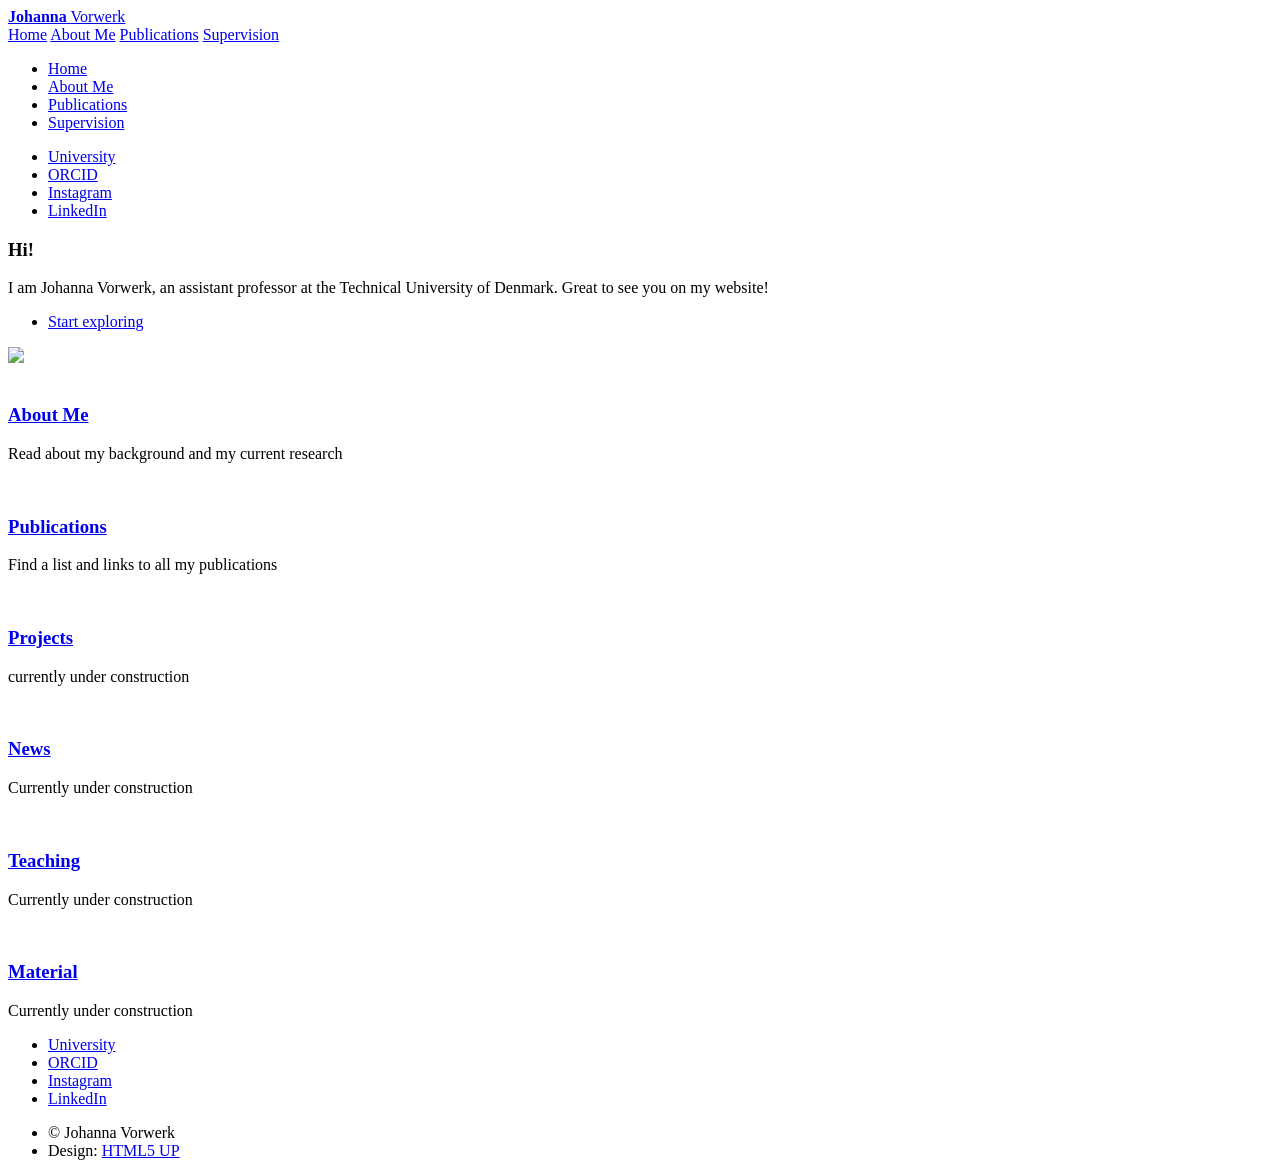
==== index.html @ 2b4cff4b "+ changed header" ====
<!DOCTYPE HTML>
<html>
	<head>
		<title>J.Vorwerk - Home</title>
		<meta charset="utf-8" />
		<meta name="viewport" content="width=device-width, initial-scale=1, user-scalable=no" />
		<link rel="stylesheet" href="assets/css/main.css" />
		<noscript><link rel="stylesheet" href="assets/css/noscript.css" /></noscript>
	</head>
	<body class="is-preload">

		<!-- Wrapper -->
			<div id="wrapper">

				<!-- Header -->
					<header id="header" class="alt">
						<a href="index.html" class="logo"><strong>Johanna</strong> <span>Vorwerk</span></a>
						<nav>
						<a href="index.html">Home</a>
						<a href="landing.html">About Me</a>
						<a href="publications.html">Publications</a>
						<a href="supervision.html">Supervision</a>
				<!-- Menu -->
					<nav id="menu">
						<ul class="links">
							<li><a href="index.html">Home</a></li>
							<li><a href="landing.html">About Me</a></li>
							<li><a href="publications.html">Publications</a></li>
							<li><a href="supervision.html">Supervision</a></li>
						</ul>
						<ul class="icons">
								<li><a href="https://orbit.dtu.dk/en/persons/johanna-vorwerk/" class="icon solid fa-university"><span class="label">University</span></a></li>
								<li><a href="https://orcid.org/0000-0001-6103-9978" class="icon brands fa-orcid"><span class="label">ORCID</span></a></li>
								<li><a href="https://scholar.google.com/citations?hl=de&user=dlAil24AAAAJ&view_op=list_works&sortby=pubdate" class="icon solid fa-graduation-cap"><span class="label">Instagram</span></a></li>
								<li><a href="https://www.linkedin.com/in/johanna-vorwerk/" class="icon brands fa-linkedin-in"><span class="label">LinkedIn</span></a></li>
						</ul>
					</nav>

				<!-- Banner -->
					<section id="banner" class="major">
						<div class="inner">
							<header class="major">
								<h1>Hi!</h1>
							</header>
							<div class="content">
								<p>I am Johanna Vorwerk, an assistant professor at the Technical University of Denmark. 
									Great to see you on my website! </p>
								<ul class="actions">
									<li><a href="#one" class="button next scrolly">Start exploring</a></li>
								</ul>
								<span class="image left"><img src="images/EnergySystem.jpg"/></span>
							</div>
						</div>
					</section>

				<!-- Main -->
					<div id="main">

						<!-- One -->
							<section id="one" class="tiles">
								<article>
									<span class="image">
										<img src="images/Johanna1.jpg" alt="" />
									</span>
									<header class="major">
										<h3><a href="landing.html" class="link">About Me</a></h3>
										<p>Read about my background and my current research</p>
									</header>
								</article>
								<article>
									<span class="image">
										<img src="images/pic02.jpg" alt="" />
									</span>
									<header class="major">
										<h3><a href="publications.html" class="link">Publications</a></h3>
										<p>Find a list and links to all my publications</p>
									</header>
								</article>
								<article>
									<span class="image">
										<img src="images/pic03.jpg" alt="" />
									</span>
									<header class="major">
										<h3><a href="index.html" class="link">Projects</a></h3>
										<p>currently under construction</p>
									</header>
								</article>
								<article>
									<span class="image">
										<img src="images/pic04.jpg" alt="" />
									</span>
									<header class="major">
										<h3><a href="index.html" class="link">News</a></h3>
										<p>Currently under construction</p>
									</header>
								</article>
								<article>
									<span class="image">
										<img src="images/pic05.jpg" alt="" />
									</span>
									<header class="major">
										<h3><a href="index.html" class="link">Teaching</a></h3>
										<p>Currently under construction</p>
									</header>
								</article>
								<article>
									<span class="image">
										<img src="images/pic06.jpg" alt="" />
									</span>
									<header class="major">
										<h3><a href="elements.html" class="link">Material</a></h3>
										<p>Currently under construction</p>
									</header>
								</article>
							</section>

						<!-- Two -->
							<!-- <section id="two">
								<div class="inner">
									<header class="major">
										<h2>Massa libero</h2>
									</header>
									<p>Nullam et orci eu lorem consequat tincidunt vivamus et sagittis libero. Mauris aliquet magna magna sed nunc rhoncus pharetra. Pellentesque condimentum sem. In efficitur ligula tate urna. Maecenas laoreet massa vel lacinia pellentesque lorem ipsum dolor. Nullam et orci eu lorem consequat tincidunt. Vivamus et sagittis libero. Mauris aliquet magna magna sed nunc rhoncus amet pharetra et feugiat tempus.</p>
									<ul class="actions">
										<li><a href="index.html" class="button next">Get Started</a></li>
									</ul>
								</div>
							</section> -->

					</div>

				<!-- Contact -->
					<!-- <section id="contact">
						<div class="inner">
							<section>
								<form method="post" action="https://formspree.io/f/xdalnwon">
									<div class="fields">
										<div class="field half">
											<label for="name">Name</label>
											<input type="text" name="name" id="name" />
										</div>
										<div class="field half">
											<label for="email">Email</label>
											<input type="text" name="email" id="email" />
										</div>
										<div class="field">
											<label for="message">Message</label>
											<textarea name="message" id="message" rows="6"></textarea>
										</div>
									</div>
							
									<input type="hidden" name="_subject" value="New message from your website!">
									<input type="hidden" name="_captcha" value="false">

									<ul class="actions">
										<li><input type="submit" value="Send Message" class="primary" /></li>
										<li><input type="reset" value="Clear" /></li>
									</ul>
								</form>
							</section>
							<section class="split">
								<section>
									<div class="contact-method">
										<span class="icon solid alt fa-envelope"></span>
										<h3>Email</h3>
										<a href="vorjo@dtu.dk">vorjo@dtu.dk</a>
									</div>
								</section>
								
								<section>
									<div class="contact-method">
										<span class="icon solid alt fa-home"></span>
										<h3>My Office at DTU</h3>
										<span>Building 325, Room 152<br/>
											Elektrovej 325<br />
											2800 Lyngby<br />
											Denmark</span>
									</div>
								</section>
							</section>
						</div>
					</section> -->

				<!-- Footer -->
					<footer id="footer">
						<div class="inner">
							<ul class="icons">
								<li><a href="https://orbit.dtu.dk/en/persons/johanna-vorwerk/" class="icon solid fa-university"><span class="label">University</span></a></li>
								<li><a href="https://orcid.org/0000-0001-6103-9978" class="icon brands fa-orcid"><span class="label">ORCID</span></a></li>
								<li><a href="https://scholar.google.com/citations?hl=de&user=dlAil24AAAAJ&view_op=list_works&sortby=pubdate" class="icon solid fa-graduation-cap"><span class="label">Instagram</span></a></li>
								<li><a href="https://www.linkedin.com/in/johanna-vorwerk/" class="icon brands fa-linkedin-in"><span class="label">LinkedIn</span></a></li>
						</ul>
							<ul class="copyright">
								<li>&copy; Johanna Vorwerk</li><li>Design: <a href="https://html5up.net">HTML5 UP</a></li>
							</ul>
						</div>
					</footer>

			</div>

		<!-- Scripts -->
			<script src="assets/js/jquery.min.js"></script>
			<script src="assets/js/jquery.scrolly.min.js"></script>
			<script src="assets/js/jquery.scrollex.min.js"></script>
			<script src="assets/js/browser.min.js"></script>
			<script src="assets/js/breakpoints.min.js"></script>
			<script src="assets/js/util.js"></script>
			<script src="assets/js/main.js"></script>

	</body>
</html>
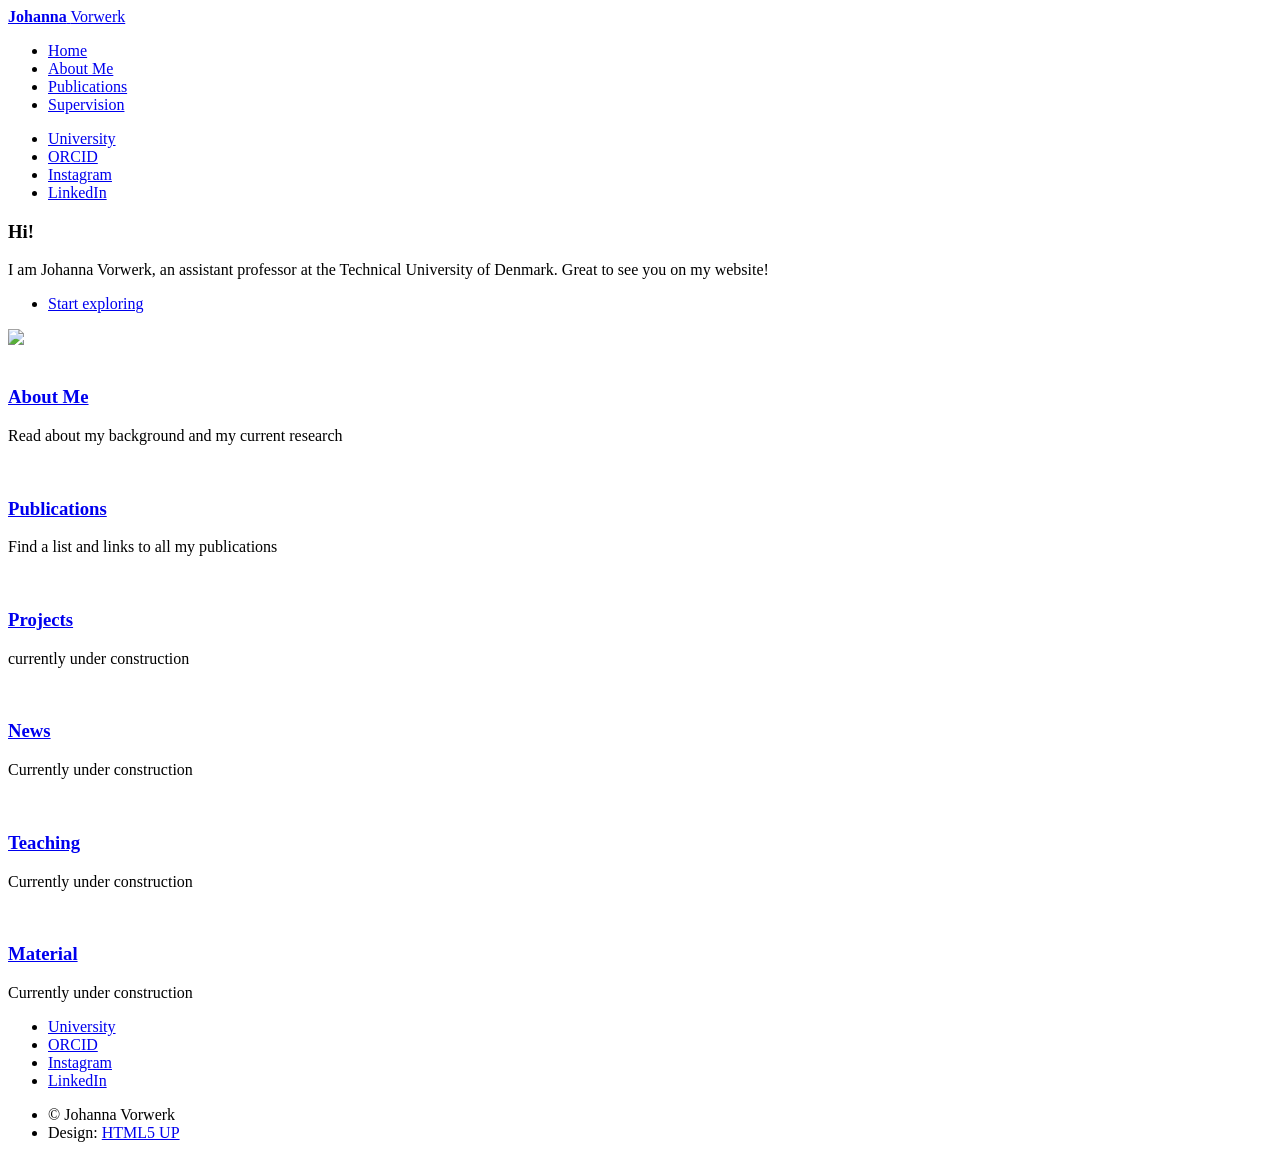
==== commit c3038ba4: "- changes header" ====
--- a/index.html
+++ b/index.html
@@ -16,10 +16,6 @@
 					<header id="header" class="alt">
 						<a href="index.html" class="logo"><strong>Johanna</strong> <span>Vorwerk</span></a>
 						<nav>
-						<a href="index.html">Home</a>
-						<a href="landing.html">About Me</a>
-						<a href="publications.html">Publications</a>
-						<a href="supervision.html">Supervision</a>
 				<!-- Menu -->
 					<nav id="menu">
 						<ul class="links">
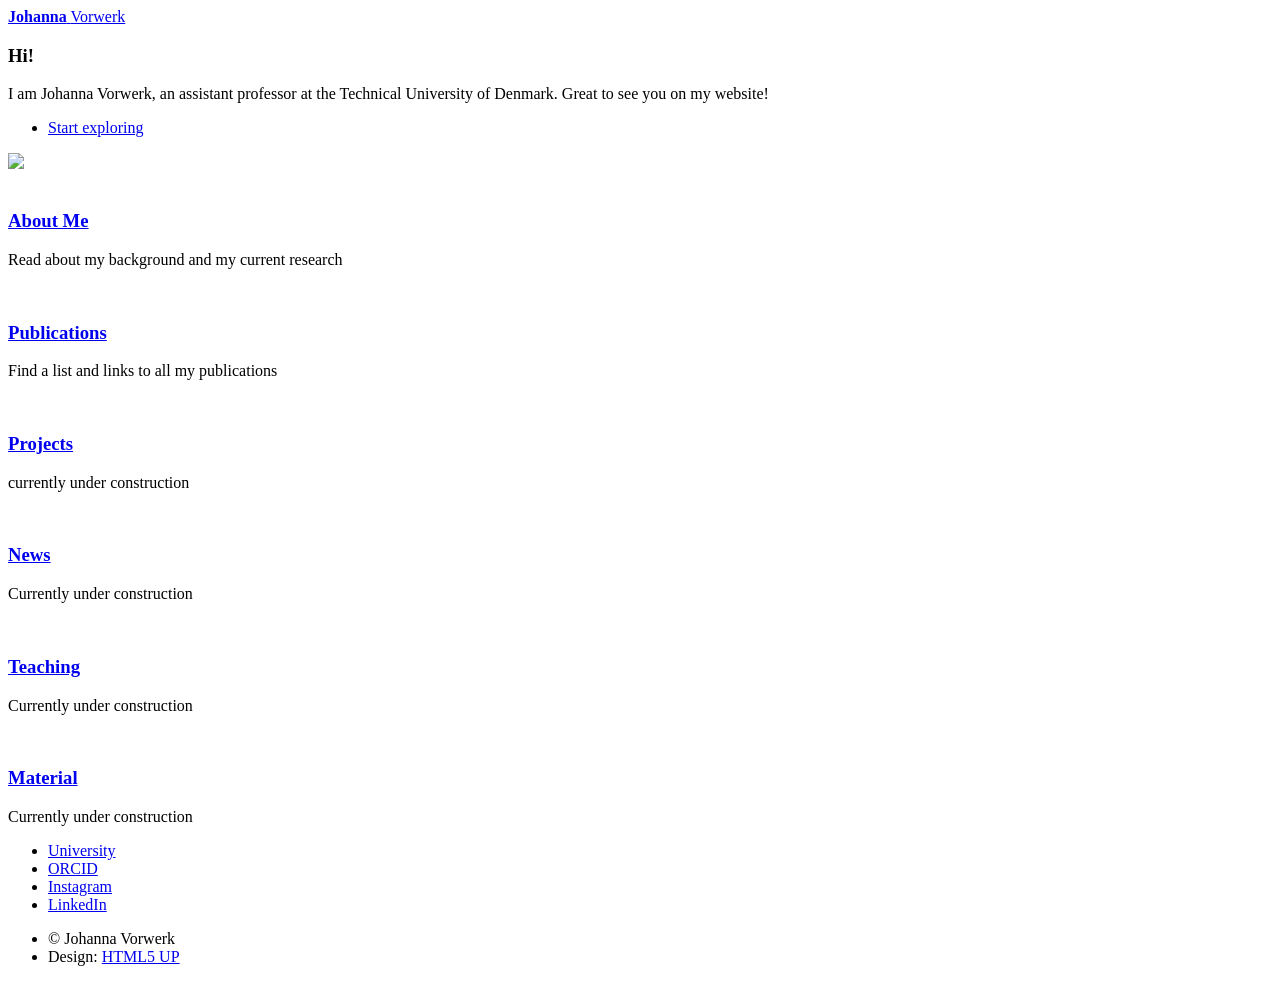
==== commit c4829b1a: "+ update headers" ====
--- a/index.html
+++ b/index.html
@@ -16,21 +16,7 @@
 					<header id="header" class="alt">
 						<a href="index.html" class="logo"><strong>Johanna</strong> <span>Vorwerk</span></a>
 						<nav>
-				<!-- Menu -->
-					<nav id="menu">
-						<ul class="links">
-							<li><a href="index.html">Home</a></li>
-							<li><a href="landing.html">About Me</a></li>
-							<li><a href="publications.html">Publications</a></li>
-							<li><a href="supervision.html">Supervision</a></li>
-						</ul>
-						<ul class="icons">
-								<li><a href="https://orbit.dtu.dk/en/persons/johanna-vorwerk/" class="icon solid fa-university"><span class="label">University</span></a></li>
-								<li><a href="https://orcid.org/0000-0001-6103-9978" class="icon brands fa-orcid"><span class="label">ORCID</span></a></li>
-								<li><a href="https://scholar.google.com/citations?hl=de&user=dlAil24AAAAJ&view_op=list_works&sortby=pubdate" class="icon solid fa-graduation-cap"><span class="label">Instagram</span></a></li>
-								<li><a href="https://www.linkedin.com/in/johanna-vorwerk/" class="icon brands fa-linkedin-in"><span class="label">LinkedIn</span></a></li>
-						</ul>
-					</nav>
+			
 
 				<!-- Banner -->
 					<section id="banner" class="major">
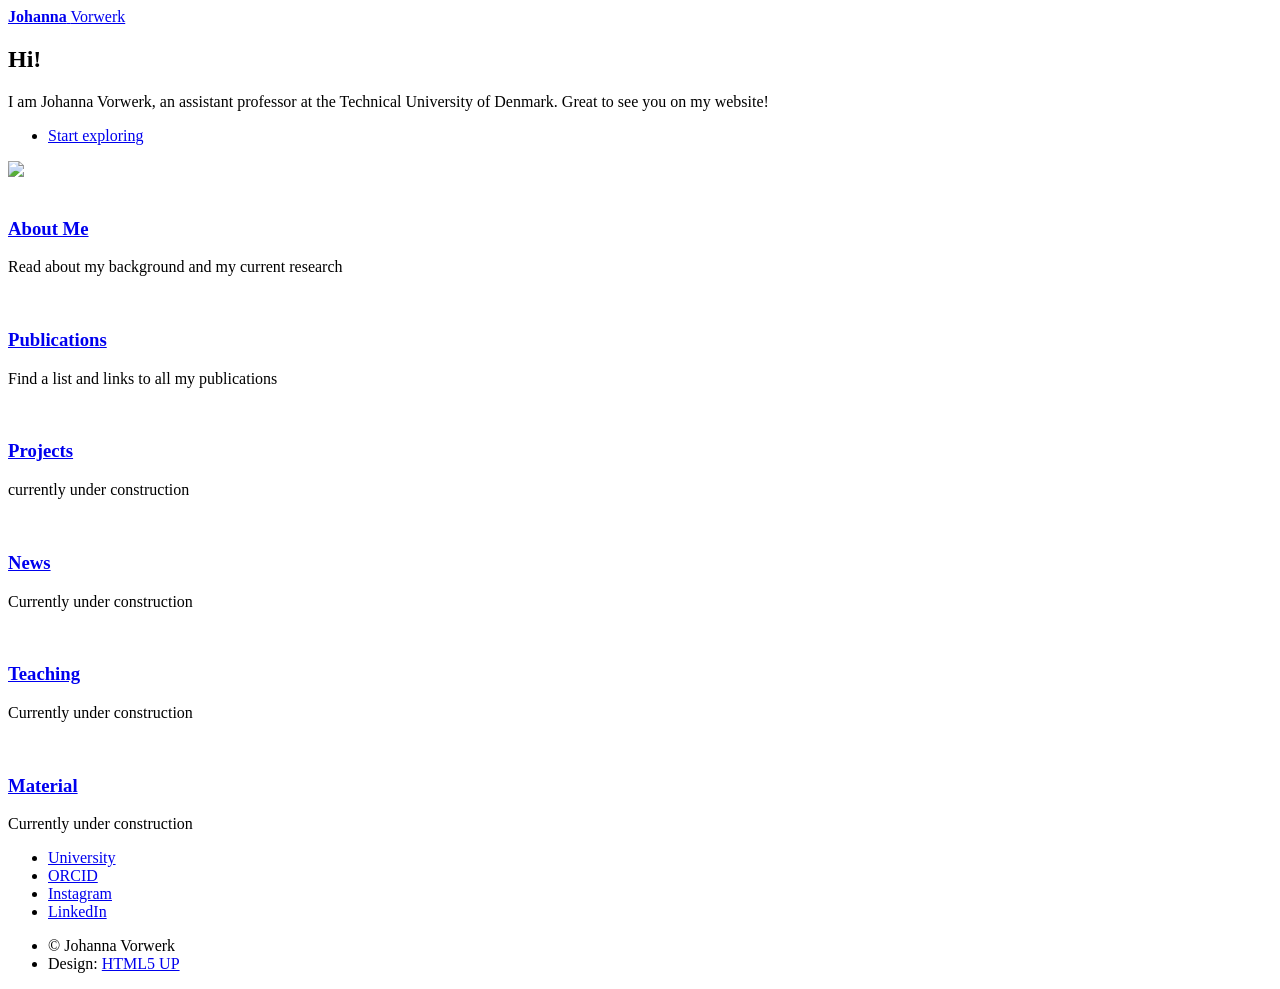
==== commit d85b45bf: "+ upate index page" ====
--- a/index.html
+++ b/index.html
@@ -15,7 +15,7 @@
 				<!-- Header -->
 					<header id="header" class="alt">
 						<a href="index.html" class="logo"><strong>Johanna</strong> <span>Vorwerk</span></a>
-						<nav>
+					</header>
 			
 
 				<!-- Banner -->
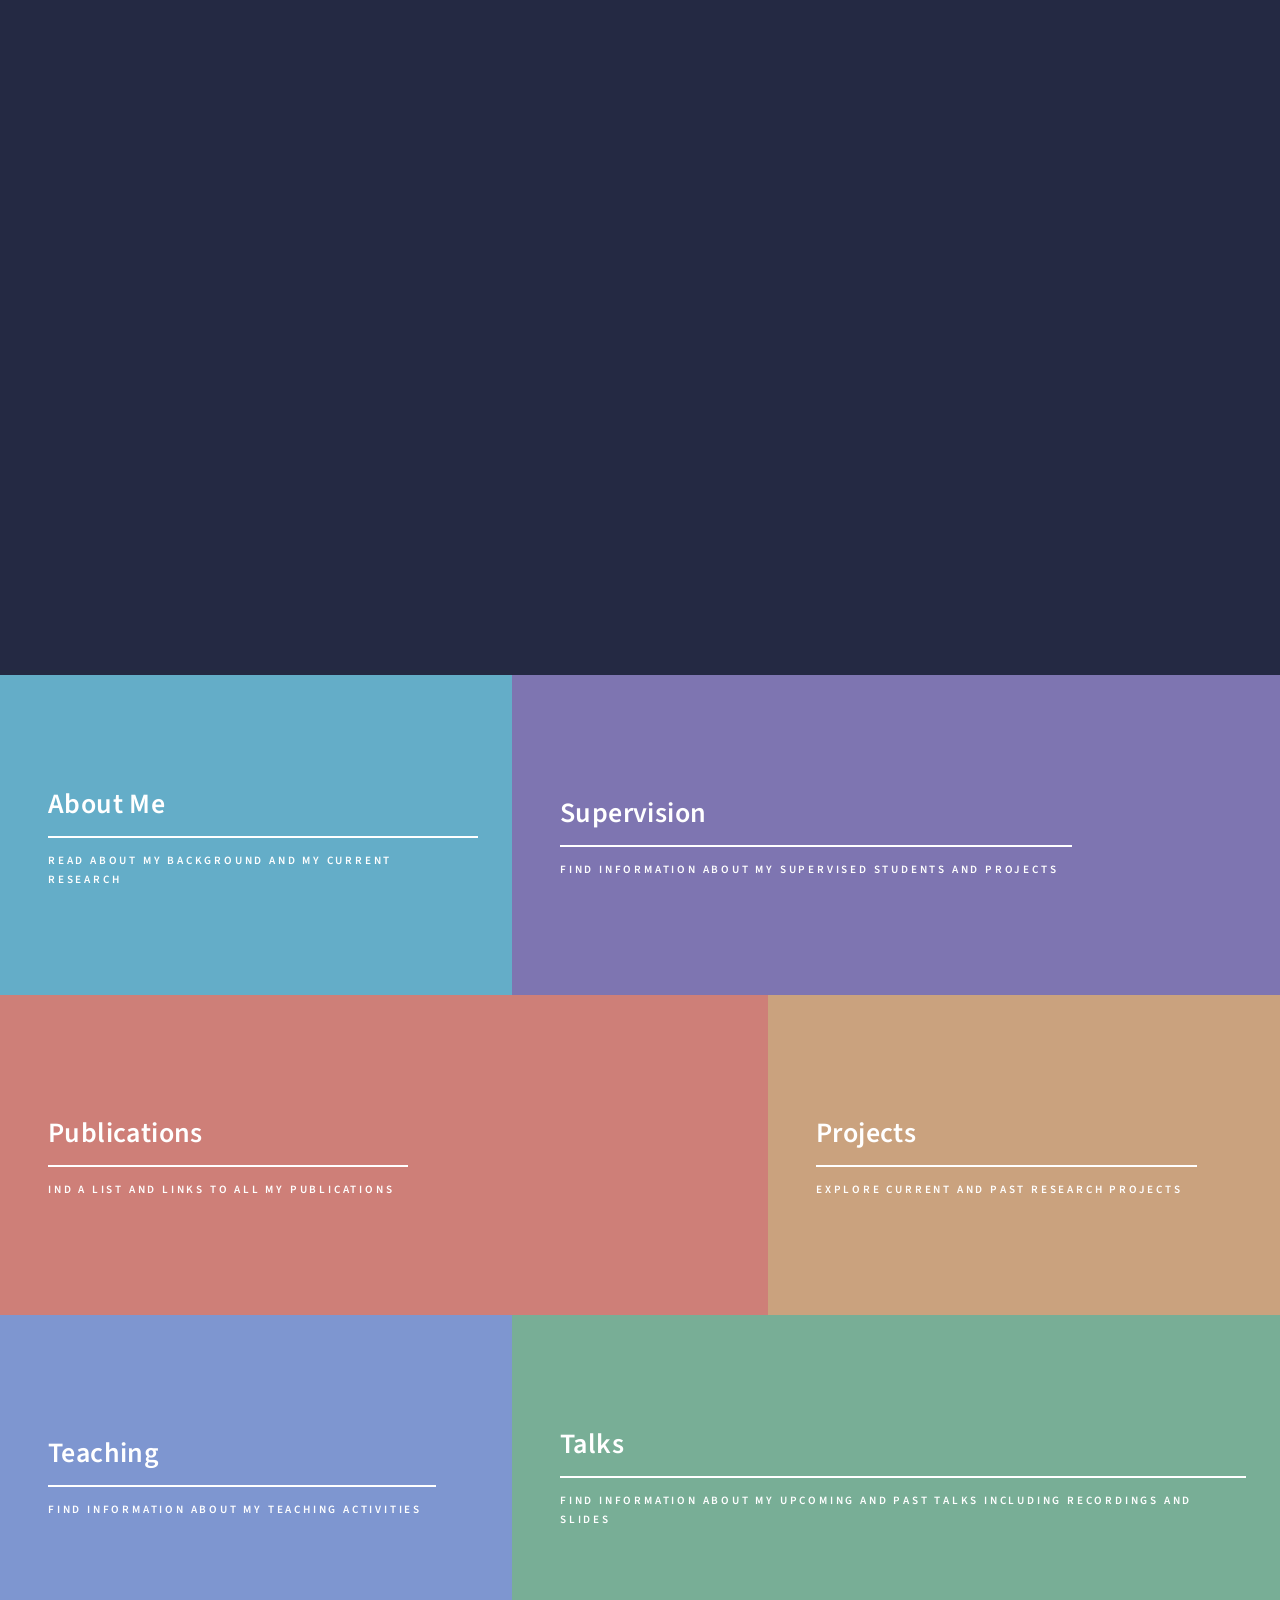
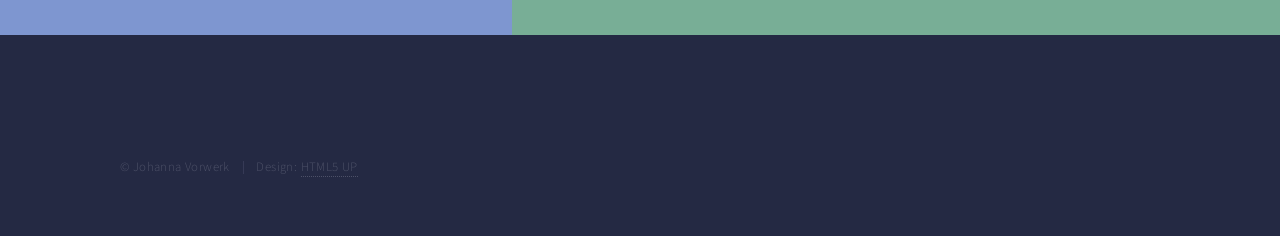
==== commit 3d8e5779: "+ change index layout and colors" ====
--- a/index.html
+++ b/index.html
@@ -1,7 +1,7 @@
 <!DOCTYPE HTML>
 <html>
 	<head>
-		<title>J.Vorwerk - Home</title>
+		<title>Johanna Vorwerk - Home</title>
 		<meta charset="utf-8" />
 		<meta name="viewport" content="width=device-width, initial-scale=1, user-scalable=no" />
 		<link rel="stylesheet" href="assets/css/main.css" />
@@ -45,7 +45,7 @@
 										<img src="images/Johanna1.jpg" alt="" />
 									</span>
 									<header class="major">
-										<h3><a href="landing.html" class="link">About Me</a></h3>
+										<h3><a href="about.html" class="link">About Me</a></h3>
 										<p>Read about my background and my current research</p>
 									</header>
 								</article>
@@ -54,8 +54,8 @@
 										<img src="images/pic02.jpg" alt="" />
 									</span>
 									<header class="major">
-										<h3><a href="publications.html" class="link">Publications</a></h3>
-										<p>Find a list and links to all my publications</p>
+										<h3><a href="supervision.html" class="link">Supervision</a></h3>
+										<p>Find information about my supervised students and projects</p>
 									</header>
 								</article>
 								<article>
@@ -63,8 +63,8 @@
 										<img src="images/pic03.jpg" alt="" />
 									</span>
 									<header class="major">
-										<h3><a href="index.html" class="link">Projects</a></h3>
-										<p>currently under construction</p>
+										<h3><a href="publications.html" class="link">Publications</a></h3>
+										<p>ind a list and links to all my publications</p>
 									</header>
 								</article>
 								<article>
@@ -72,8 +72,8 @@
 										<img src="images/pic04.jpg" alt="" />
 									</span>
 									<header class="major">
-										<h3><a href="index.html" class="link">News</a></h3>
-										<p>Currently under construction</p>
+										<h3><a href="projects.html" class="link">Projects</a></h3>
+										<p>Explore current and past research projects</p>
 									</header>
 								</article>
 								<article>
@@ -81,8 +81,8 @@
 										<img src="images/pic05.jpg" alt="" />
 									</span>
 									<header class="major">
-										<h3><a href="index.html" class="link">Teaching</a></h3>
-										<p>Currently under construction</p>
+										<h3><a href="teaching.html" class="link">Teaching</a></h3>
+										<p>Find information about my teaching activities</p>
 									</header>
 								</article>
 								<article>
@@ -90,8 +90,8 @@
 										<img src="images/pic06.jpg" alt="" />
 									</span>
 									<header class="major">
-										<h3><a href="elements.html" class="link">Material</a></h3>
-										<p>Currently under construction</p>
+										<h3><a href="talks.html" class="link">Talks</a></h3>
+										<p>Find information about my upcoming and past talks including recordings and slides</p>
 									</header>
 								</article>
 							</section>
--- a/assets/css/main.css
+++ b/assets/css/main.css
@@ -0,0 +1,3976 @@
+@import url(fontawesome-all.min.css);
+@import url("https://fonts.googleapis.com/css?family=Source+Sans+Pro:300,300italic,600,600italic");
+
+/*
+	Forty by HTML5 UP
+	html5up.net | @ajlkn
+	Free for personal and commercial use under the CCA 3.0 license (html5up.net/license)
+*/
+
+html, body, div, span, applet, object,
+iframe, h1, h2, h3, h4, h5, h6, p, blockquote,
+pre, a, abbr, acronym, address, big, cite,
+code, del, dfn, em, img, ins, kbd, q, s, samp,
+small, strike, strong, sub, sup, tt, var, b,
+u, i, center, dl, dt, dd, ol, ul, li, fieldset,
+form, label, legend, table, caption, tbody,
+tfoot, thead, tr, th, td, article, aside,
+canvas, details, embed, figure, figcaption,
+footer, header, hgroup, menu, nav, output, ruby,
+section, summary, time, mark, audio, video {
+	margin: 0;
+	padding: 0;
+	border: 0;
+	font-size: 100%;
+	font: inherit;
+	vertical-align: baseline;}
+
+article, aside, details, figcaption, figure,
+footer, header, hgroup, menu, nav, section {
+	display: block;}
+
+body {
+	line-height: 1;
+}
+
+ol, ul {
+	list-style: none;
+}
+
+blockquote, q {
+	quotes: none;
+}
+
+	blockquote:before, blockquote:after, q:before, q:after {
+		content: '';
+		content: none;
+	}
+
+table {
+	border-collapse: collapse;
+	border-spacing: 0;
+}
+
+body {
+	-webkit-text-size-adjust: none;
+}
+
+mark {
+	background-color: transparent;
+	color: inherit;
+}
+
+input::-moz-focus-inner {
+	border: 0;
+	padding: 0;
+}
+
+input, select, textarea {
+	-moz-appearance: none;
+	-webkit-appearance: none;
+	-ms-appearance: none;
+	appearance: none;
+}
+
+/* Basic */
+
+	@-ms-viewport {
+		width: device-width;
+	}
+
+	body {
+		-ms-overflow-style: scrollbar;
+	}
+
+	@media screen and (max-width: 480px) {
+
+		html, body {
+			min-width: 320px;
+		}
+
+	}
+
+	html {
+		box-sizing: border-box;
+	}
+
+	*, *:before, *:after {
+		box-sizing: inherit;
+	}
+
+	body {
+		background: #242943;
+	}
+
+		body.is-preload *, body.is-preload *:before, body.is-preload *:after {
+			-moz-animation: none !important;
+			-webkit-animation: none !important;
+			-ms-animation: none !important;
+			animation: none !important;
+			-moz-transition: none !important;
+			-webkit-transition: none !important;
+			-ms-transition: none !important;
+			transition: none !important;
+		}
+
+/* Type */
+
+	body, input, select, textarea {
+		color: #ffffff;
+		font-family: "Source Sans Pro", Helvetica, sans-serif;
+		font-size: 17pt;
+		font-weight: 300;
+		letter-spacing: 0.025em;
+		line-height: 1.65;
+	}
+
+		@media screen and (max-width: 1680px) {
+
+			body, input, select, textarea {
+				font-size: 14pt;
+			}
+
+		}
+
+		@media screen and (max-width: 1280px) {
+
+			body, input, select, textarea {
+				font-size: 12pt;
+			}
+
+		}
+
+		@media screen and (max-width: 360px) {
+
+			body, input, select, textarea {
+				font-size: 11pt;
+			}
+
+		}
+
+	a {
+		-moz-transition: color 0.2s ease-in-out, border-bottom-color 0.2s ease-in-out;
+		-webkit-transition: color 0.2s ease-in-out, border-bottom-color 0.2s ease-in-out;
+		-ms-transition: color 0.2s ease-in-out, border-bottom-color 0.2s ease-in-out;
+		transition: color 0.2s ease-in-out, border-bottom-color 0.2s ease-in-out;
+		border-bottom: dotted 1px;
+		color: inherit;
+		text-decoration: none;
+	}
+
+		a:hover {
+			border-bottom-color: transparent;
+			color: #9bf1ff !important;
+		}
+
+		a:active {
+			color: #53e3fb !important;
+		}
+
+	strong, b {
+		color: #ffffff;
+		font-weight: 600;
+	}
+
+	em, i {
+		font-style: italic;
+	}
+
+	p {
+		margin: 0 0 2em 0;
+	}
+
+	h1, h2, h3, h4, h5, h6 {
+		color: #ffffff;
+		font-weight: 600;
+		line-height: 1.65;
+		margin: 0 0 1em 0;
+	}
+
+		h1 a, h2 a, h3 a, h4 a, h5 a, h6 a {
+			color: inherit;
+			border-bottom: 0;
+		}
+
+	h1 {
+		font-size: 2.5em;
+	}
+
+	h2 {
+		font-size: 1.75em;
+	}
+
+	h3 {
+		font-size: 1.35em;
+	}
+
+	h4 {
+		font-size: 1.1em;
+	}
+
+	h5 {
+		font-size: 0.9em;
+	}
+
+	h6 {
+		font-size: 0.7em;
+	}
+
+	@media screen and (max-width: 736px) {
+
+		h1 {
+			font-size: 2em;
+		}
+
+		h2 {
+			font-size: 1.5em;
+		}
+
+		h3 {
+			font-size: 1.25em;
+		}
+
+	}
+
+	sub {
+		font-size: 0.8em;
+		position: relative;
+		top: 0.5em;
+	}
+
+	sup {
+		font-size: 0.8em;
+		position: relative;
+		top: -0.5em;
+	}
+
+	blockquote {
+		border-left: solid 4px rgba(212, 212, 255, 0.1);
+		font-style: italic;
+		margin: 0 0 2em 0;
+		padding: 0.5em 0 0.5em 2em;
+	}
+
+	code {
+		background: rgba(212, 212, 255, 0.035);
+		font-family: "Courier New", monospace;
+		font-size: 0.9em;
+		margin: 0 0.25em;
+		padding: 0.25em 0.65em;
+	}
+
+	pre {
+		-webkit-overflow-scrolling: touch;
+		font-family: "Courier New", monospace;
+		font-size: 0.9em;
+		margin: 0 0 2em 0;
+	}
+
+		pre code {
+			display: block;
+			line-height: 1.75;
+			padding: 1em 1.5em;
+			overflow-x: auto;
+		}
+
+	hr {
+		border: 0;
+		border-bottom: solid 1px rgba(212, 212, 255, 0.1);
+		margin: 2em 0;
+	}
+
+		hr.major {
+			margin: 3em 0;
+		}
+
+	.align-left {
+		text-align: left;
+	}
+
+	.align-center {
+		text-align: center;
+	}
+
+	.align-right {
+		text-align: right;
+	}
+
+/* Row */
+
+	.row {
+		display: flex;
+		flex-wrap: wrap;
+		box-sizing: border-box;
+		align-items: stretch;
+	}
+
+		.row > * {
+			box-sizing: border-box;
+		}
+
+		.row.gtr-uniform > * > :last-child {
+			margin-bottom: 0;
+		}
+
+		.row.aln-left {
+			justify-content: flex-start;
+		}
+
+		.row.aln-center {
+			justify-content: center;
+		}
+
+		.row.aln-right {
+			justify-content: flex-end;
+		}
+
+		.row.aln-top {
+			align-items: flex-start;
+		}
+
+		.row.aln-middle {
+			align-items: center;
+		}
+
+		.row.aln-bottom {
+			align-items: flex-end;
+		}
+
+		.row > .imp {
+			order: -1;
+		}
+
+		.row > .col-1 {
+			width: 8.33333%;
+		}
+
+		.row > .off-1 {
+			margin-left: 8.33333%;
+		}
+
+		.row > .col-2 {
+			width: 16.66667%;
+		}
+
+		.row > .off-2 {
+			margin-left: 16.66667%;
+		}
+
+		.row > .col-3 {
+			width: 25%;
+		}
+
+		.row > .off-3 {
+			margin-left: 25%;
+		}
+
+		.row > .col-4 {
+			width: 33.33333%;
+		}
+
+		.row > .off-4 {
+			margin-left: 33.33333%;
+		}
+
+		.row > .col-5 {
+			width: 41.66667%;
+		}
+
+		.row > .off-5 {
+			margin-left: 41.66667%;
+		}
+
+		.row > .col-6 {
+			width: 50%;
+		}
+
+		.row > .off-6 {
+			margin-left: 50%;
+		}
+
+		.row > .col-7 {
+			width: 58.33333%;
+		}
+
+		.row > .off-7 {
+			margin-left: 58.33333%;
+		}
+
+		.row > .col-8 {
+			width: 66.66667%;
+		}
+
+		.row > .off-8 {
+			margin-left: 66.66667%;
+		}
+
+		.row > .col-9 {
+			width: 75%;
+		}
+
+		.row > .off-9 {
+			margin-left: 75%;
+		}
+
+		.row > .col-10 {
+			width: 83.33333%;
+		}
+
+		.row > .off-10 {
+			margin-left: 83.33333%;
+		}
+
+		.row > .col-11 {
+			width: 91.66667%;
+		}
+
+		.row > .off-11 {
+			margin-left: 91.66667%;
+		}
+
+		.row > .col-12 {
+			width: 100%;
+		}
+
+		.row > .off-12 {
+			margin-left: 100%;
+		}
+
+		.row.gtr-0 {
+			margin-top: 0;
+			margin-left: 0em;
+		}
+
+			.row.gtr-0 > * {
+				padding: 0 0 0 0em;
+			}
+
+			.row.gtr-0.gtr-uniform {
+				margin-top: 0em;
+			}
+
+				.row.gtr-0.gtr-uniform > * {
+					padding-top: 0em;
+				}
+
+		.row.gtr-25 {
+			margin-top: 0;
+			margin-left: -0.5em;
+		}
+
+			.row.gtr-25 > * {
+				padding: 0 0 0 0.5em;
+			}
+
+			.row.gtr-25.gtr-uniform {
+				margin-top: -0.5em;
+			}
+
+				.row.gtr-25.gtr-uniform > * {
+					padding-top: 0.5em;
+				}
+
+		.row.gtr-50 {
+			margin-top: 0;
+			margin-left: -1em;
+		}
+
+			.row.gtr-50 > * {
+				padding: 0 0 0 1em;
+			}
+
+			.row.gtr-50.gtr-uniform {
+				margin-top: -1em;
+			}
+
+				.row.gtr-50.gtr-uniform > * {
+					padding-top: 1em;
+				}
+
+		.row {
+			margin-top: 0;
+			margin-left: -2em;
+		}
+
+			.row > * {
+				padding: 0 0 0 2em;
+			}
+
+			.row.gtr-uniform {
+				margin-top: -2em;
+			}
+
+				.row.gtr-uniform > * {
+					padding-top: 2em;
+				}
+
+		.row.gtr-150 {
+			margin-top: 0;
+			margin-left: -3em;
+		}
+
+			.row.gtr-150 > * {
+				padding: 0 0 0 3em;
+			}
+
+			.row.gtr-150.gtr-uniform {
+				margin-top: -3em;
+			}
+
+				.row.gtr-150.gtr-uniform > * {
+					padding-top: 3em;
+				}
+
+		.row.gtr-200 {
+			margin-top: 0;
+			margin-left: -4em;
+		}
+
+			.row.gtr-200 > * {
+				padding: 0 0 0 4em;
+			}
+
+			.row.gtr-200.gtr-uniform {
+				margin-top: -4em;
+			}
+
+				.row.gtr-200.gtr-uniform > * {
+					padding-top: 4em;
+				}
+
+		@media screen and (max-width: 1680px) {
+
+			.row {
+				display: flex;
+				flex-wrap: wrap;
+				box-sizing: border-box;
+				align-items: stretch;
+			}
+
+				.row > * {
+					box-sizing: border-box;
+				}
+
+				.row.gtr-uniform > * > :last-child {
+					margin-bottom: 0;
+				}
+
+				.row.aln-left {
+					justify-content: flex-start;
+				}
+
+				.row.aln-center {
+					justify-content: center;
+				}
+
+				.row.aln-right {
+					justify-content: flex-end;
+				}
+
+				.row.aln-top {
+					align-items: flex-start;
+				}
+
+				.row.aln-middle {
+					align-items: center;
+				}
+
+				.row.aln-bottom {
+					align-items: flex-end;
+				}
+
+				.row > .imp-xlarge {
+					order: -1;
+				}
+
+				.row > .col-1-xlarge {
+					width: 8.33333%;
+				}
+
+				.row > .off-1-xlarge {
+					margin-left: 8.33333%;
+				}
+
+				.row > .col-2-xlarge {
+					width: 16.66667%;
+				}
+
+				.row > .off-2-xlarge {
+					margin-left: 16.66667%;
+				}
+
+				.row > .col-3-xlarge {
+					width: 25%;
+				}
+
+				.row > .off-3-xlarge {
+					margin-left: 25%;
+				}
+
+				.row > .col-4-xlarge {
+					width: 33.33333%;
+				}
+
+				.row > .off-4-xlarge {
+					margin-left: 33.33333%;
+				}
+
+				.row > .col-5-xlarge {
+					width: 41.66667%;
+				}
+
+				.row > .off-5-xlarge {
+					margin-left: 41.66667%;
+				}
+
+				.row > .col-6-xlarge {
+					width: 50%;
+				}
+
+				.row > .off-6-xlarge {
+					margin-left: 50%;
+				}
+
+				.row > .col-7-xlarge {
+					width: 58.33333%;
+				}
+
+				.row > .off-7-xlarge {
+					margin-left: 58.33333%;
+				}
+
+				.row > .col-8-xlarge {
+					width: 66.66667%;
+				}
+
+				.row > .off-8-xlarge {
+					margin-left: 66.66667%;
+				}
+
+				.row > .col-9-xlarge {
+					width: 75%;
+				}
+
+				.row > .off-9-xlarge {
+					margin-left: 75%;
+				}
+
+				.row > .col-10-xlarge {
+					width: 83.33333%;
+				}
+
+				.row > .off-10-xlarge {
+					margin-left: 83.33333%;
+				}
+
+				.row > .col-11-xlarge {
+					width: 91.66667%;
+				}
+
+				.row > .off-11-xlarge {
+					margin-left: 91.66667%;
+				}
+
+				.row > .col-12-xlarge {
+					width: 100%;
+				}
+
+				.row > .off-12-xlarge {
+					margin-left: 100%;
+				}
+
+				.row.gtr-0 {
+					margin-top: 0;
+					margin-left: 0em;
+				}
+
+					.row.gtr-0 > * {
+						padding: 0 0 0 0em;
+					}
+
+					.row.gtr-0.gtr-uniform {
+						margin-top: 0em;
+					}
+
+						.row.gtr-0.gtr-uniform > * {
+							padding-top: 0em;
+						}
+
+				.row.gtr-25 {
+					margin-top: 0;
+					margin-left: -0.5em;
+				}
+
+					.row.gtr-25 > * {
+						padding: 0 0 0 0.5em;
+					}
+
+					.row.gtr-25.gtr-uniform {
+						margin-top: -0.5em;
+					}
+
+						.row.gtr-25.gtr-uniform > * {
+							padding-top: 0.5em;
+						}
+
+				.row.gtr-50 {
+					margin-top: 0;
+					margin-left: -1em;
+				}
+
+					.row.gtr-50 > * {
+						padding: 0 0 0 1em;
+					}
+
+					.row.gtr-50.gtr-uniform {
+						margin-top: -1em;
+					}
+
+						.row.gtr-50.gtr-uniform > * {
+							padding-top: 1em;
+						}
+
+				.row {
+					margin-top: 0;
+					margin-left: -2em;
+				}
+
+					.row > * {
+						padding: 0 0 0 2em;
+					}
+
+					.row.gtr-uniform {
+						margin-top: -2em;
+					}
+
+						.row.gtr-uniform > * {
+							padding-top: 2em;
+						}
+
+				.row.gtr-150 {
+					margin-top: 0;
+					margin-left: -3em;
+				}
+
+					.row.gtr-150 > * {
+						padding: 0 0 0 3em;
+					}
+
+					.row.gtr-150.gtr-uniform {
+						margin-top: -3em;
+					}
+
+						.row.gtr-150.gtr-uniform > * {
+							padding-top: 3em;
+						}
+
+				.row.gtr-200 {
+					margin-top: 0;
+					margin-left: -4em;
+				}
+
+					.row.gtr-200 > * {
+						padding: 0 0 0 4em;
+					}
+
+					.row.gtr-200.gtr-uniform {
+						margin-top: -4em;
+					}
+
+						.row.gtr-200.gtr-uniform > * {
+							padding-top: 4em;
+						}
+
+		}
+
+		@media screen and (max-width: 1280px) {
+
+			.row {
+				display: flex;
+				flex-wrap: wrap;
+				box-sizing: border-box;
+				align-items: stretch;
+			}
+
+				.row > * {
+					box-sizing: border-box;
+				}
+
+				.row.gtr-uniform > * > :last-child {
+					margin-bottom: 0;
+				}
+
+				.row.aln-left {
+					justify-content: flex-start;
+				}
+
+				.row.aln-center {
+					justify-content: center;
+				}
+
+				.row.aln-right {
+					justify-content: flex-end;
+				}
+
+				.row.aln-top {
+					align-items: flex-start;
+				}
+
+				.row.aln-middle {
+					align-items: center;
+				}
+
+				.row.aln-bottom {
+					align-items: flex-end;
+				}
+
+				.row > .imp-large {
+					order: -1;
+				}
+
+				.row > .col-1-large {
+					width: 8.33333%;
+				}
+
+				.row > .off-1-large {
+					margin-left: 8.33333%;
+				}
+
+				.row > .col-2-large {
+					width: 16.66667%;
+				}
+
+				.row > .off-2-large {
+					margin-left: 16.66667%;
+				}
+
+				.row > .col-3-large {
+					width: 25%;
+				}
+
+				.row > .off-3-large {
+					margin-left: 25%;
+				}
+
+				.row > .col-4-large {
+					width: 33.33333%;
+				}
+
+				.row > .off-4-large {
+					margin-left: 33.33333%;
+				}
+
+				.row > .col-5-large {
+					width: 41.66667%;
+				}
+
+				.row > .off-5-large {
+					margin-left: 41.66667%;
+				}
+
+				.row > .col-6-large {
+					width: 50%;
+				}
+
+				.row > .off-6-large {
+					margin-left: 50%;
+				}
+
+				.row > .col-7-large {
+					width: 58.33333%;
+				}
+
+				.row > .off-7-large {
+					margin-left: 58.33333%;
+				}
+
+				.row > .col-8-large {
+					width: 66.66667%;
+				}
+
+				.row > .off-8-large {
+					margin-left: 66.66667%;
+				}
+
+				.row > .col-9-large {
+					width: 75%;
+				}
+
+				.row > .off-9-large {
+					margin-left: 75%;
+				}
+
+				.row > .col-10-large {
+					width: 83.33333%;
+				}
+
+				.row > .off-10-large {
+					margin-left: 83.33333%;
+				}
+
+				.row > .col-11-large {
+					width: 91.66667%;
+				}
+
+				.row > .off-11-large {
+					margin-left: 91.66667%;
+				}
+
+				.row > .col-12-large {
+					width: 100%;
+				}
+
+				.row > .off-12-large {
+					margin-left: 100%;
+				}
+
+				.row.gtr-0 {
+					margin-top: 0;
+					margin-left: 0em;
+				}
+
+					.row.gtr-0 > * {
+						padding: 0 0 0 0em;
+					}
+
+					.row.gtr-0.gtr-uniform {
+						margin-top: 0em;
+					}
+
+						.row.gtr-0.gtr-uniform > * {
+							padding-top: 0em;
+						}
+
+				.row.gtr-25 {
+					margin-top: 0;
+					margin-left: -0.375em;
+				}
+
+					.row.gtr-25 > * {
+						padding: 0 0 0 0.375em;
+					}
+
+					.row.gtr-25.gtr-uniform {
+						margin-top: -0.375em;
+					}
+
+						.row.gtr-25.gtr-uniform > * {
+							padding-top: 0.375em;
+						}
+
+				.row.gtr-50 {
+					margin-top: 0;
+					margin-left: -0.75em;
+				}
+
+					.row.gtr-50 > * {
+						padding: 0 0 0 0.75em;
+					}
+
+					.row.gtr-50.gtr-uniform {
+						margin-top: -0.75em;
+					}
+
+						.row.gtr-50.gtr-uniform > * {
+							padding-top: 0.75em;
+						}
+
+				.row {
+					margin-top: 0;
+					margin-left: -1.5em;
+				}
+
+					.row > * {
+						padding: 0 0 0 1.5em;
+					}
+
+					.row.gtr-uniform {
+						margin-top: -1.5em;
+					}
+
+						.row.gtr-uniform > * {
+							padding-top: 1.5em;
+						}
+
+				.row.gtr-150 {
+					margin-top: 0;
+					margin-left: -2.25em;
+				}
+
+					.row.gtr-150 > * {
+						padding: 0 0 0 2.25em;
+					}
+
+					.row.gtr-150.gtr-uniform {
+						margin-top: -2.25em;
+					}
+
+						.row.gtr-150.gtr-uniform > * {
+							padding-top: 2.25em;
+						}
+
+				.row.gtr-200 {
+					margin-top: 0;
+					margin-left: -3em;
+				}
+
+					.row.gtr-200 > * {
+						padding: 0 0 0 3em;
+					}
+
+					.row.gtr-200.gtr-uniform {
+						margin-top: -3em;
+					}
+
+						.row.gtr-200.gtr-uniform > * {
+							padding-top: 3em;
+						}
+
+		}
+
+		@media screen and (max-width: 980px) {
+
+			.row {
+				display: flex;
+				flex-wrap: wrap;
+				box-sizing: border-box;
+				align-items: stretch;
+			}
+
+				.row > * {
+					box-sizing: border-box;
+				}
+
+				.row.gtr-uniform > * > :last-child {
+					margin-bottom: 0;
+				}
+
+				.row.aln-left {
+					justify-content: flex-start;
+				}
+
+				.row.aln-center {
+					justify-content: center;
+				}
+
+				.row.aln-right {
+					justify-content: flex-end;
+				}
+
+				.row.aln-top {
+					align-items: flex-start;
+				}
+
+				.row.aln-middle {
+					align-items: center;
+				}
+
+				.row.aln-bottom {
+					align-items: flex-end;
+				}
+
+				.row > .imp-medium {
+					order: -1;
+				}
+
+				.row > .col-1-medium {
+					width: 8.33333%;
+				}
+
+				.row > .off-1-medium {
+					margin-left: 8.33333%;
+				}
+
+				.row > .col-2-medium {
+					width: 16.66667%;
+				}
+
+				.row > .off-2-medium {
+					margin-left: 16.66667%;
+				}
+
+				.row > .col-3-medium {
+					width: 25%;
+				}
+
+				.row > .off-3-medium {
+					margin-left: 25%;
+				}
+
+				.row > .col-4-medium {
+					width: 33.33333%;
+				}
+
+				.row > .off-4-medium {
+					margin-left: 33.33333%;
+				}
+
+				.row > .col-5-medium {
+					width: 41.66667%;
+				}
+
+				.row > .off-5-medium {
+					margin-left: 41.66667%;
+				}
+
+				.row > .col-6-medium {
+					width: 50%;
+				}
+
+				.row > .off-6-medium {
+					margin-left: 50%;
+				}
+
+				.row > .col-7-medium {
+					width: 58.33333%;
+				}
+
+				.row > .off-7-medium {
+					margin-left: 58.33333%;
+				}
+
+				.row > .col-8-medium {
+					width: 66.66667%;
+				}
+
+				.row > .off-8-medium {
+					margin-left: 66.66667%;
+				}
+
+				.row > .col-9-medium {
+					width: 75%;
+				}
+
+				.row > .off-9-medium {
+					margin-left: 75%;
+				}
+
+				.row > .col-10-medium {
+					width: 83.33333%;
+				}
+
+				.row > .off-10-medium {
+					margin-left: 83.33333%;
+				}
+
+				.row > .col-11-medium {
+					width: 91.66667%;
+				}
+
+				.row > .off-11-medium {
+					margin-left: 91.66667%;
+				}
+
+				.row > .col-12-medium {
+					width: 100%;
+				}
+
+				.row > .off-12-medium {
+					margin-left: 100%;
+				}
+
+				.row.gtr-0 {
+					margin-top: 0;
+					margin-left: 0em;
+				}
+
+					.row.gtr-0 > * {
+						padding: 0 0 0 0em;
+					}
+
+					.row.gtr-0.gtr-uniform {
+						margin-top: 0em;
+					}
+
+						.row.gtr-0.gtr-uniform > * {
+							padding-top: 0em;
+						}
+
+				.row.gtr-25 {
+					margin-top: 0;
+					margin-left: -0.375em;
+				}
+
+					.row.gtr-25 > * {
+						padding: 0 0 0 0.375em;
+					}
+
+					.row.gtr-25.gtr-uniform {
+						margin-top: -0.375em;
+					}
+
+						.row.gtr-25.gtr-uniform > * {
+							padding-top: 0.375em;
+						}
+
+				.row.gtr-50 {
+					margin-top: 0;
+					margin-left: -0.75em;
+				}
+
+					.row.gtr-50 > * {
+						padding: 0 0 0 0.75em;
+					}
+
+					.row.gtr-50.gtr-uniform {
+						margin-top: -0.75em;
+					}
+
+						.row.gtr-50.gtr-uniform > * {
+							padding-top: 0.75em;
+						}
+
+				.row {
+					margin-top: 0;
+					margin-left: -1.5em;
+				}
+
+					.row > * {
+						padding: 0 0 0 1.5em;
+					}
+
+					.row.gtr-uniform {
+						margin-top: -1.5em;
+					}
+
+						.row.gtr-uniform > * {
+							padding-top: 1.5em;
+						}
+
+				.row.gtr-150 {
+					margin-top: 0;
+					margin-left: -2.25em;
+				}
+
+					.row.gtr-150 > * {
+						padding: 0 0 0 2.25em;
+					}
+
+					.row.gtr-150.gtr-uniform {
+						margin-top: -2.25em;
+					}
+
+						.row.gtr-150.gtr-uniform > * {
+							padding-top: 2.25em;
+						}
+
+				.row.gtr-200 {
+					margin-top: 0;
+					margin-left: -3em;
+				}
+
+					.row.gtr-200 > * {
+						padding: 0 0 0 3em;
+					}
+
+					.row.gtr-200.gtr-uniform {
+						margin-top: -3em;
+					}
+
+						.row.gtr-200.gtr-uniform > * {
+							padding-top: 3em;
+						}
+
+		}
+
+		@media screen and (max-width: 736px) {
+
+			.row {
+				display: flex;
+				flex-wrap: wrap;
+				box-sizing: border-box;
+				align-items: stretch;
+			}
+
+				.row > * {
+					box-sizing: border-box;
+				}
+
+				.row.gtr-uniform > * > :last-child {
+					margin-bottom: 0;
+				}
+
+				.row.aln-left {
+					justify-content: flex-start;
+				}
+
+				.row.aln-center {
+					justify-content: center;
+				}
+
+				.row.aln-right {
+					justify-content: flex-end;
+				}
+
+				.row.aln-top {
+					align-items: flex-start;
+				}
+
+				.row.aln-middle {
+					align-items: center;
+				}
+
+				.row.aln-bottom {
+					align-items: flex-end;
+				}
+
+				.row > .imp-small {
+					order: -1;
+				}
+
+				.row > .col-1-small {
+					width: 8.33333%;
+				}
+
+				.row > .off-1-small {
+					margin-left: 8.33333%;
+				}
+
+				.row > .col-2-small {
+					width: 16.66667%;
+				}
+
+				.row > .off-2-small {
+					margin-left: 16.66667%;
+				}
+
+				.row > .col-3-small {
+					width: 25%;
+				}
+
+				.row > .off-3-small {
+					margin-left: 25%;
+				}
+
+				.row > .col-4-small {
+					width: 33.33333%;
+				}
+
+				.row > .off-4-small {
+					margin-left: 33.33333%;
+				}
+
+				.row > .col-5-small {
+					width: 41.66667%;
+				}
+
+				.row > .off-5-small {
+					margin-left: 41.66667%;
+				}
+
+				.row > .col-6-small {
+					width: 50%;
+				}
+
+				.row > .off-6-small {
+					margin-left: 50%;
+				}
+
+				.row > .col-7-small {
+					width: 58.33333%;
+				}
+
+				.row > .off-7-small {
+					margin-left: 58.33333%;
+				}
+
+				.row > .col-8-small {
+					width: 66.66667%;
+				}
+
+				.row > .off-8-small {
+					margin-left: 66.66667%;
+				}
+
+				.row > .col-9-small {
+					width: 75%;
+				}
+
+				.row > .off-9-small {
+					margin-left: 75%;
+				}
+
+				.row > .col-10-small {
+					width: 83.33333%;
+				}
+
+				.row > .off-10-small {
+					margin-left: 83.33333%;
+				}
+
+				.row > .col-11-small {
+					width: 91.66667%;
+				}
+
+				.row > .off-11-small {
+					margin-left: 91.66667%;
+				}
+
+				.row > .col-12-small {
+					width: 100%;
+				}
+
+				.row > .off-12-small {
+					margin-left: 100%;
+				}
+
+				.row.gtr-0 {
+					margin-top: 0;
+					margin-left: 0em;
+				}
+
+					.row.gtr-0 > * {
+						padding: 0 0 0 0em;
+					}
+
+					.row.gtr-0.gtr-uniform {
+						margin-top: 0em;
+					}
+
+						.row.gtr-0.gtr-uniform > * {
+							padding-top: 0em;
+						}
+
+				.row.gtr-25 {
+					margin-top: 0;
+					margin-left: -0.3125em;
+				}
+
+					.row.gtr-25 > * {
+						padding: 0 0 0 0.3125em;
+					}
+
+					.row.gtr-25.gtr-uniform {
+						margin-top: -0.3125em;
+					}
+
+						.row.gtr-25.gtr-uniform > * {
+							padding-top: 0.3125em;
+						}
+
+				.row.gtr-50 {
+					margin-top: 0;
+					margin-left: -0.625em;
+				}
+
+					.row.gtr-50 > * {
+						padding: 0 0 0 0.625em;
+					}
+
+					.row.gtr-50.gtr-uniform {
+						margin-top: -0.625em;
+					}
+
+						.row.gtr-50.gtr-uniform > * {
+							padding-top: 0.625em;
+						}
+
+				.row {
+					margin-top: 0;
+					margin-left: -1.25em;
+				}
+
+					.row > * {
+						padding: 0 0 0 1.25em;
+					}
+
+					.row.gtr-uniform {
+						margin-top: -1.25em;
+					}
+
+						.row.gtr-uniform > * {
+							padding-top: 1.25em;
+						}
+
+				.row.gtr-150 {
+					margin-top: 0;
+					margin-left: -1.875em;
+				}
+
+					.row.gtr-150 > * {
+						padding: 0 0 0 1.875em;
+					}
+
+					.row.gtr-150.gtr-uniform {
+						margin-top: -1.875em;
+					}
+
+						.row.gtr-150.gtr-uniform > * {
+							padding-top: 1.875em;
+						}
+
+				.row.gtr-200 {
+					margin-top: 0;
+					margin-left: -2.5em;
+				}
+
+					.row.gtr-200 > * {
+						padding: 0 0 0 2.5em;
+					}
+
+					.row.gtr-200.gtr-uniform {
+						margin-top: -2.5em;
+					}
+
+						.row.gtr-200.gtr-uniform > * {
+							padding-top: 2.5em;
+						}
+
+		}
+
+		@media screen and (max-width: 480px) {
+
+			.row {
+				display: flex;
+				flex-wrap: wrap;
+				box-sizing: border-box;
+				align-items: stretch;
+			}
+
+				.row > * {
+					box-sizing: border-box;
+				}
+
+				.row.gtr-uniform > * > :last-child {
+					margin-bottom: 0;
+				}
+
+				.row.aln-left {
+					justify-content: flex-start;
+				}
+
+				.row.aln-center {
+					justify-content: center;
+				}
+
+				.row.aln-right {
+					justify-content: flex-end;
+				}
+
+				.row.aln-top {
+					align-items: flex-start;
+				}
+
+				.row.aln-middle {
+					align-items: center;
+				}
+
+				.row.aln-bottom {
+					align-items: flex-end;
+				}
+
+				.row > .imp-xsmall {
+					order: -1;
+				}
+
+				.row > .col-1-xsmall {
+					width: 8.33333%;
+				}
+
+				.row > .off-1-xsmall {
+					margin-left: 8.33333%;
+				}
+
+				.row > .col-2-xsmall {
+					width: 16.66667%;
+				}
+
+				.row > .off-2-xsmall {
+					margin-left: 16.66667%;
+				}
+
+				.row > .col-3-xsmall {
+					width: 25%;
+				}
+
+				.row > .off-3-xsmall {
+					margin-left: 25%;
+				}
+
+				.row > .col-4-xsmall {
+					width: 33.33333%;
+				}
+
+				.row > .off-4-xsmall {
+					margin-left: 33.33333%;
+				}
+
+				.row > .col-5-xsmall {
+					width: 41.66667%;
+				}
+
+				.row > .off-5-xsmall {
+					margin-left: 41.66667%;
+				}
+
+				.row > .col-6-xsmall {
+					width: 50%;
+				}
+
+				.row > .off-6-xsmall {
+					margin-left: 50%;
+				}
+
+				.row > .col-7-xsmall {
+					width: 58.33333%;
+				}
+
+				.row > .off-7-xsmall {
+					margin-left: 58.33333%;
+				}
+
+				.row > .col-8-xsmall {
+					width: 66.66667%;
+				}
+
+				.row > .off-8-xsmall {
+					margin-left: 66.66667%;
+				}
+
+				.row > .col-9-xsmall {
+					width: 75%;
+				}
+
+				.row > .off-9-xsmall {
+					margin-left: 75%;
+				}
+
+				.row > .col-10-xsmall {
+					width: 83.33333%;
+				}
+
+				.row > .off-10-xsmall {
+					margin-left: 83.33333%;
+				}
+
+				.row > .col-11-xsmall {
+					width: 91.66667%;
+				}
+
+				.row > .off-11-xsmall {
+					margin-left: 91.66667%;
+				}
+
+				.row > .col-12-xsmall {
+					width: 100%;
+				}
+
+				.row > .off-12-xsmall {
+					margin-left: 100%;
+				}
+
+				.row.gtr-0 {
+					margin-top: 0;
+					margin-left: 0em;
+				}
+
+					.row.gtr-0 > * {
+						padding: 0 0 0 0em;
+					}
+
+					.row.gtr-0.gtr-uniform {
+						margin-top: 0em;
+					}
+
+						.row.gtr-0.gtr-uniform > * {
+							padding-top: 0em;
+						}
+
+				.row.gtr-25 {
+					margin-top: 0;
+					margin-left: -0.3125em;
+				}
+
+					.row.gtr-25 > * {
+						padding: 0 0 0 0.3125em;
+					}
+
+					.row.gtr-25.gtr-uniform {
+						margin-top: -0.3125em;
+					}
+
+						.row.gtr-25.gtr-uniform > * {
+							padding-top: 0.3125em;
+						}
+
+				.row.gtr-50 {
+					margin-top: 0;
+					margin-left: -0.625em;
+				}
+
+					.row.gtr-50 > * {
+						padding: 0 0 0 0.625em;
+					}
+
+					.row.gtr-50.gtr-uniform {
+						margin-top: -0.625em;
+					}
+
+						.row.gtr-50.gtr-uniform > * {
+							padding-top: 0.625em;
+						}
+
+				.row {
+					margin-top: 0;
+					margin-left: -1.25em;
+				}
+
+					.row > * {
+						padding: 0 0 0 1.25em;
+					}
+
+					.row.gtr-uniform {
+						margin-top: -1.25em;
+					}
+
+						.row.gtr-uniform > * {
+							padding-top: 1.25em;
+						}
+
+				.row.gtr-150 {
+					margin-top: 0;
+					margin-left: -1.875em;
+				}
+
+					.row.gtr-150 > * {
+						padding: 0 0 0 1.875em;
+					}
+
+					.row.gtr-150.gtr-uniform {
+						margin-top: -1.875em;
+					}
+
+						.row.gtr-150.gtr-uniform > * {
+							padding-top: 1.875em;
+						}
+
+				.row.gtr-200 {
+					margin-top: 0;
+					margin-left: -2.5em;
+				}
+
+					.row.gtr-200 > * {
+						padding: 0 0 0 2.5em;
+					}
+
+					.row.gtr-200.gtr-uniform {
+						margin-top: -2.5em;
+					}
+
+						.row.gtr-200.gtr-uniform > * {
+							padding-top: 2.5em;
+						}
+
+		}
+
+/* Section/Article */
+
+	section.special, article.special {
+		text-align: center;
+	}
+
+	header.major {
+		width: -moz-max-content;
+		width: -webkit-max-content;
+		width: -ms-max-content;
+		width: max-content;
+		margin-bottom: 2em;
+	}
+
+		header.major > :first-child {
+			margin-bottom: 0;
+			width: calc(100% + 0.5em);
+		}
+
+			header.major > :first-child:after {
+				content: '';
+				background-color: #ffffff;
+				display: block;
+				height: 2px;
+				margin: 0.325em 0 0.5em 0;
+				width: 100%;
+			}
+
+		header.major > p {
+			font-size: 0.7em;
+			font-weight: 600;
+			letter-spacing: 0.25em;
+			margin-bottom: 0;
+			text-transform: uppercase;
+		}
+
+		body.is-ie header.major > :first-child:after {
+			max-width: 9em;
+		}
+
+		body.is-ie header.major > h1:after {
+			max-width: 100% !important;
+		}
+
+	@media screen and (max-width: 736px) {
+
+		header.major > p br {
+			display: none;
+		}
+
+	}
+
+/* Form */
+
+	form {
+		margin: 0 0 2em 0;
+	}
+
+		form > :last-child {
+			margin-bottom: 0;
+		}
+
+		form > .fields {
+			display: -moz-flex;
+			display: -webkit-flex;
+			display: -ms-flex;
+			display: flex;
+			-moz-flex-wrap: wrap;
+			-webkit-flex-wrap: wrap;
+			-ms-flex-wrap: wrap;
+			flex-wrap: wrap;
+			width: calc(100% + 3em);
+			margin: -1.5em 0 2em -1.5em;
+		}
+
+			form > .fields > .field {
+				-moz-flex-grow: 0;
+				-webkit-flex-grow: 0;
+				-ms-flex-grow: 0;
+				flex-grow: 0;
+				-moz-flex-shrink: 0;
+				-webkit-flex-shrink: 0;
+				-ms-flex-shrink: 0;
+				flex-shrink: 0;
+				padding: 1.5em 0 0 1.5em;
+				width: calc(100% - 1.5em);
+			}
+
+				form > .fields > .field.half {
+					width: calc(50% - 0.75em);
+				}
+
+				form > .fields > .field.third {
+					width: calc(100%/3 - 0.5em);
+				}
+
+				form > .fields > .field.quarter {
+					width: calc(25% - 0.375em);
+				}
+
+		@media screen and (max-width: 480px) {
+
+			form > .fields {
+				width: calc(100% + 3em);
+				margin: -1.5em 0 2em -1.5em;
+			}
+
+				form > .fields > .field {
+					padding: 1.5em 0 0 1.5em;
+					width: calc(100% - 1.5em);
+				}
+
+					form > .fields > .field.half {
+						width: calc(100% - 1.5em);
+					}
+
+					form > .fields > .field.third {
+						width: calc(100% - 1.5em);
+					}
+
+					form > .fields > .field.quarter {
+						width: calc(100% - 1.5em);
+					}
+
+		}
+
+	label {
+		color: #ffffff;
+		display: block;
+		font-size: 0.8em;
+		font-weight: 600;
+		letter-spacing: 0.25em;
+		margin: 0 0 1em 0;
+		text-transform: uppercase;
+	}
+
+	input[type="text"],
+	input[type="password"],
+	input[type="email"],
+	input[type="tel"],
+	input[type="search"],
+	input[type="url"],
+	select,
+	textarea {
+		-moz-appearance: none;
+		-webkit-appearance: none;
+		-ms-appearance: none;
+		appearance: none;
+		background: rgba(212, 212, 255, 0.035);
+		border: none;
+		border-radius: 0;
+		color: inherit;
+		display: block;
+		outline: 0;
+		padding: 0 1em;
+		text-decoration: none;
+		width: 100%;
+	}
+
+		input[type="text"]:invalid,
+		input[type="password"]:invalid,
+		input[type="email"]:invalid,
+		input[type="tel"]:invalid,
+		input[type="search"]:invalid,
+		input[type="url"]:invalid,
+		select:invalid,
+		textarea:invalid {
+			box-shadow: none;
+		}
+
+		input[type="text"]:focus,
+		input[type="password"]:focus,
+		input[type="email"]:focus,
+		input[type="tel"]:focus,
+		input[type="search"]:focus,
+		input[type="url"]:focus,
+		select:focus,
+		textarea:focus {
+			border-color: #9bf1ff;
+			box-shadow: 0 0 0 2px #9bf1ff;
+		}
+
+	select {
+		background-image: url("data:image/svg+xml;charset=utf8,%3Csvg xmlns='http://www.w3.org/2000/svg' width='40' height='40' preserveAspectRatio='none' viewBox='0 0 40 40'%3E%3Cpath d='M9.4,12.3l10.4,10.4l10.4-10.4c0.2-0.2,0.5-0.4,0.9-0.4c0.3,0,0.6,0.1,0.9,0.4l3.3,3.3c0.2,0.2,0.4,0.5,0.4,0.9 c0,0.4-0.1,0.6-0.4,0.9L20.7,31.9c-0.2,0.2-0.5,0.4-0.9,0.4c-0.3,0-0.6-0.1-0.9-0.4L4.3,17.3c-0.2-0.2-0.4-0.5-0.4-0.9 c0-0.4,0.1-0.6,0.4-0.9l3.3-3.3c0.2-0.2,0.5-0.4,0.9-0.4S9.1,12.1,9.4,12.3z' fill='rgba(212, 212, 255, 0.1)' /%3E%3C/svg%3E");
+		background-size: 1.25rem;
+		background-repeat: no-repeat;
+		background-position: calc(100% - 1rem) center;
+		height: 2.75em;
+		padding-right: 2.75em;
+		text-overflow: ellipsis;
+	}
+
+		select option {
+			color: #ffffff;
+			background: #242943;
+		}
+
+		select:focus::-ms-value {
+			background-color: transparent;
+		}
+
+		select::-ms-expand {
+			display: none;
+		}
+
+	input[type="text"],
+	input[type="password"],
+	input[type="email"],
+	input[type="tel"],
+	input[type="search"],
+	input[type="url"],
+	select {
+		height: 2.75em;
+	}
+
+	textarea {
+		padding: 0.75em 1em;
+	}
+
+	input[type="checkbox"],
+	input[type="radio"] {
+		-moz-appearance: none;
+		-webkit-appearance: none;
+		-ms-appearance: none;
+		appearance: none;
+		display: block;
+		float: left;
+		margin-right: -2em;
+		opacity: 0;
+		width: 1em;
+		z-index: -1;
+	}
+
+		input[type="checkbox"] + label,
+		input[type="radio"] + label {
+			text-decoration: none;
+			color: #ffffff;
+			cursor: pointer;
+			display: inline-block;
+			font-weight: 300;
+			padding-left: 2.65em;
+			padding-right: 0.75em;
+			position: relative;
+		}
+
+			input[type="checkbox"] + label:before,
+			input[type="radio"] + label:before {
+				-moz-osx-font-smoothing: grayscale;
+				-webkit-font-smoothing: antialiased;
+				display: inline-block;
+				font-style: normal;
+				font-variant: normal;
+				text-rendering: auto;
+				line-height: 1;
+				text-transform: none !important;
+				font-family: 'Font Awesome 5 Free';
+				font-weight: 900;
+			}
+
+			input[type="checkbox"] + label:before,
+			input[type="radio"] + label:before {
+				background: rgba(212, 212, 255, 0.035);
+				content: '';
+				display: inline-block;
+				font-size: 0.8em;
+				height: 2.0625em;
+				left: 0;
+				letter-spacing: 0;
+				line-height: 2.0625em;
+				position: absolute;
+				text-align: center;
+				top: 0;
+				width: 2.0625em;
+			}
+
+		input[type="checkbox"]:checked + label:before,
+		input[type="radio"]:checked + label:before {
+			background: #ffffff;
+			border-color: #9bf1ff;
+			content: '\f00c';
+			color: #242943;
+		}
+
+		input[type="checkbox"]:focus + label:before,
+		input[type="radio"]:focus + label:before {
+			box-shadow: 0 0 0 2px #9bf1ff;
+		}
+
+	input[type="radio"] + label:before {
+		border-radius: 100%;
+	}
+
+	::-webkit-input-placeholder {
+		color: rgba(244, 244, 255, 0.2) !important;
+		opacity: 1.0;
+	}
+
+	:-moz-placeholder {
+		color: rgba(244, 244, 255, 0.2) !important;
+		opacity: 1.0;
+	}
+
+	::-moz-placeholder {
+		color: rgba(244, 244, 255, 0.2) !important;
+		opacity: 1.0;
+	}
+
+	:-ms-input-placeholder {
+		color: rgba(244, 244, 255, 0.2) !important;
+		opacity: 1.0;
+	}
+
+/* Box */
+
+	.box {
+		border: solid 1px rgba(212, 212, 255, 0.1);
+		margin-bottom: 2em;
+		padding: 1.5em;
+	}
+
+		.box > :last-child,
+		.box > :last-child > :last-child,
+		.box > :last-child > :last-child > :last-child {
+			margin-bottom: 0;
+		}
+
+		.box.alt {
+			border: 0;
+			border-radius: 0;
+			padding: 0;
+		}
+
+/* Icon */
+
+	.icon {
+		text-decoration: none;
+		border-bottom: none;
+		position: relative;
+	}
+
+		.icon:before {
+			-moz-osx-font-smoothing: grayscale;
+			-webkit-font-smoothing: antialiased;
+			display: inline-block;
+			font-style: normal;
+			font-variant: normal;
+			text-rendering: auto;
+			line-height: 1;
+			text-transform: none !important;
+			font-family: 'Font Awesome 5 Free';
+			font-weight: 400;
+		}
+
+		.icon > .label {
+			display: none;
+		}
+
+		.icon:before {
+			line-height: inherit;
+		}
+
+		.icon.solid:before {
+			font-weight: 900;
+		}
+
+		.icon.brands:before {
+			font-family: 'Font Awesome 5 Brands';
+		}
+
+		.icon.alt:before {
+			background-color: #ffffff;
+			border-radius: 100%;
+			color: #242943;
+			display: inline-block;
+			height: 2em;
+			line-height: 2em;
+			text-align: center;
+			width: 2em;
+		}
+
+	a.icon.alt:before {
+		-moz-transition: background-color 0.2s ease-in-out;
+		-webkit-transition: background-color 0.2s ease-in-out;
+		-ms-transition: background-color 0.2s ease-in-out;
+		transition: background-color 0.2s ease-in-out;
+	}
+
+	a.icon.alt:hover:before {
+		background-color: #6fc3df;
+	}
+
+	a.icon.alt:active:before {
+		background-color: #37a6cb;
+	}
+
+/* Image */
+
+	.image {
+		border: 0;
+		display: inline-block;
+		position: relative;
+	}
+
+		.image img {
+			display: block;
+		}
+
+		.image.left, .image.right {
+			max-width: 30%;
+		}
+
+			.image.left img, .image.right img {
+				width: 100%;
+			}
+
+		.image.left {
+			float: left;
+			margin: 0 1.5em 1.25em 0;
+			top: 0.25em;
+		}
+
+		.image.right {
+			float: right;
+			margin: 0 0 1.25em 1.5em;
+			top: 0.25em;
+		}
+
+		.image.fit {
+			display: block;
+			margin: 0 0 2em 0;
+			width: 100%;
+		}
+
+			.image.fit img {
+				width: 100%;
+			}
+
+		.image.main {
+			display: block;
+			margin: 2.5em 0;
+			width: 100%;
+		}
+
+			.image.main img {
+				width: 100%;
+			}
+
+			@media screen and (max-width: 736px) {
+
+				.image.main {
+					margin: 1.5em 0;
+				}
+
+			}
+
+/* List */
+
+	ol {
+		list-style: decimal;
+		margin: 0 0 2em 0;
+		padding-left: 1.25em;
+	}
+
+		ol li {
+			padding-left: 0.25em;
+		}
+
+	ul {
+		list-style: disc;
+		margin: 0 0 2em 0;
+		padding-left: 1em;
+	}
+
+		ul li {
+			padding-left: 0.5em;
+		}
+
+		ul.alt {
+			list-style: none;
+			padding-left: 0;
+		}
+
+			ul.alt li {
+				border-top: solid 1px rgba(212, 212, 255, 0.1);
+				padding: 0.5em 0;
+			}
+
+				ul.alt li:first-child {
+					border-top: 0;
+					padding-top: 0;
+				}
+
+	dl {
+		margin: 0 0 2em 0;
+	}
+
+		dl dt {
+			display: block;
+			font-weight: 600;
+			margin: 0 0 1em 0;
+		}
+
+		dl dd {
+			margin-left: 2em;
+		}
+
+/* Actions */
+
+	ul.actions {
+		display: -moz-flex;
+		display: -webkit-flex;
+		display: -ms-flex;
+		display: flex;
+		cursor: default;
+		list-style: none;
+		margin-left: -1em;
+		padding-left: 0;
+	}
+
+		ul.actions li {
+			padding: 0 0 0 1em;
+			vertical-align: middle;
+		}
+
+		ul.actions.special {
+			-moz-justify-content: center;
+			-webkit-justify-content: center;
+			-ms-justify-content: center;
+			justify-content: center;
+			width: 100%;
+			margin-left: 0;
+		}
+
+			ul.actions.special li:first-child {
+				padding-left: 0;
+			}
+
+		ul.actions.stacked {
+			-moz-flex-direction: column;
+			-webkit-flex-direction: column;
+			-ms-flex-direction: column;
+			flex-direction: column;
+			margin-left: 0;
+		}
+
+			ul.actions.stacked li {
+				padding: 1.3em 0 0 0;
+			}
+
+				ul.actions.stacked li:first-child {
+					padding-top: 0;
+				}
+
+		ul.actions.fit {
+			width: calc(100% + 1em);
+		}
+
+			ul.actions.fit li {
+				-moz-flex-grow: 1;
+				-webkit-flex-grow: 1;
+				-ms-flex-grow: 1;
+				flex-grow: 1;
+				-moz-flex-shrink: 1;
+				-webkit-flex-shrink: 1;
+				-ms-flex-shrink: 1;
+				flex-shrink: 1;
+				width: 100%;
+			}
+
+				ul.actions.fit li > * {
+					width: 100%;
+				}
+
+			ul.actions.fit.stacked {
+				width: 100%;
+			}
+
+/* Icons */
+
+	ul.icons {
+		cursor: default;
+		list-style: none;
+		padding-left: 0;
+	}
+
+		ul.icons li {
+			display: inline-block;
+			padding: 0 1em 0 0;
+		}
+
+			ul.icons li:last-child {
+				padding-right: 0;
+			}
+
+		@media screen and (max-width: 736px) {
+
+			ul.icons li {
+				padding: 0 0.75em 0 0;
+			}
+
+		}
+
+/* Pagination */
+
+	ul.pagination {
+		cursor: default;
+		list-style: none;
+		padding-left: 0;
+	}
+
+		ul.pagination li {
+			display: inline-block;
+			padding-left: 0;
+			vertical-align: middle;
+		}
+
+			ul.pagination li > .page {
+				-moz-transition: background-color 0.2s ease-in-out, color 0.2s ease-in-out;
+				-webkit-transition: background-color 0.2s ease-in-out, color 0.2s ease-in-out;
+				-ms-transition: background-color 0.2s ease-in-out, color 0.2s ease-in-out;
+				transition: background-color 0.2s ease-in-out, color 0.2s ease-in-out;
+				border-bottom: 0;
+				display: inline-block;
+				font-size: 0.8em;
+				font-weight: 600;
+				height: 1.5em;
+				line-height: 1.5em;
+				margin: 0 0.125em;
+				min-width: 1.5em;
+				padding: 0 0.5em;
+				text-align: center;
+			}
+
+				ul.pagination li > .page.active {
+					background-color: #ffffff;
+					color: #242943;
+				}
+
+					ul.pagination li > .page.active:hover {
+						background-color: #9bf1ff;
+						color: #242943 !important;
+					}
+
+					ul.pagination li > .page.active:active {
+						background-color: #53e3fb;
+					}
+
+			ul.pagination li:first-child {
+				padding-right: 0.75em;
+			}
+
+			ul.pagination li:last-child {
+				padding-left: 0.75em;
+			}
+
+		@media screen and (max-width: 480px) {
+
+			ul.pagination li:nth-child(n+2):nth-last-child(n+2) {
+				display: none;
+			}
+
+			ul.pagination li:first-child {
+				padding-right: 0;
+			}
+
+		}
+
+/* Table */
+
+	.table-wrapper {
+		-webkit-overflow-scrolling: touch;
+		overflow-x: auto;
+	}
+
+	table {
+		margin: 0 0 2em 0;
+		width: 100%;
+	}
+
+		table tbody tr {
+			border: solid 1px rgba(212, 212, 255, 0.1);
+			border-left: 0;
+			border-right: 0;
+		}
+
+			table tbody tr:nth-child(2n + 1) {
+				background-color: rgba(212, 212, 255, 0.035);
+			}
+
+		table td {
+			padding: 0.75em 0.75em;
+		}
+
+		table th {
+			color: #ffffff;
+			font-size: 0.9em;
+			font-weight: 600;
+			padding: 0 0.75em 0.75em 0.75em;
+			text-align: left;
+		}
+
+		table thead {
+			border-bottom: solid 2px rgba(212, 212, 255, 0.1);
+		}
+
+		table tfoot {
+			border-top: solid 2px rgba(212, 212, 255, 0.1);
+		}
+
+		table.alt {
+			border-collapse: separate;
+		}
+
+			table.alt tbody tr td {
+				border: solid 1px rgba(212, 212, 255, 0.1);
+				border-left-width: 0;
+				border-top-width: 0;
+			}
+
+				table.alt tbody tr td:first-child {
+					border-left-width: 1px;
+				}
+
+			table.alt tbody tr:first-child td {
+				border-top-width: 1px;
+			}
+
+			table.alt thead {
+				border-bottom: 0;
+			}
+
+			table.alt tfoot {
+				border-top: 0;
+			}
+
+/* Button */
+
+	input[type="submit"],
+	input[type="reset"],
+	input[type="button"],
+	button,
+	.button {
+		-moz-appearance: none;
+		-webkit-appearance: none;
+		-ms-appearance: none;
+		appearance: none;
+		-moz-transition: background-color 0.2s ease-in-out, box-shadow 0.2s ease-in-out, color 0.2s ease-in-out;
+		-webkit-transition: background-color 0.2s ease-in-out, box-shadow 0.2s ease-in-out, color 0.2s ease-in-out;
+		-ms-transition: background-color 0.2s ease-in-out, box-shadow 0.2s ease-in-out, color 0.2s ease-in-out;
+		transition: background-color 0.2s ease-in-out, box-shadow 0.2s ease-in-out, color 0.2s ease-in-out;
+		background-color: transparent;
+		border: 0;
+		border-radius: 0;
+		box-shadow: inset 0 0 0 2px #ffffff;
+		color: #ffffff;
+		cursor: pointer;
+		display: inline-block;
+		font-size: 0.8em;
+		font-weight: 600;
+		height: 3.5em;
+		letter-spacing: 0.25em;
+		line-height: 3.5em;
+		padding: 0 1.75em;
+		text-align: center;
+		text-decoration: none;
+		text-transform: uppercase;
+		white-space: nowrap;
+	}
+
+		input[type="submit"]:hover, input[type="submit"]:active,
+		input[type="reset"]:hover,
+		input[type="reset"]:active,
+		input[type="button"]:hover,
+		input[type="button"]:active,
+		button:hover,
+		button:active,
+		.button:hover,
+		.button:active {
+			box-shadow: inset 0 0 0 2px #9bf1ff;
+			color: #9bf1ff;
+		}
+
+		input[type="submit"]:active,
+		input[type="reset"]:active,
+		input[type="button"]:active,
+		button:active,
+		.button:active {
+			background-color: rgba(155, 241, 255, 0.1);
+			box-shadow: inset 0 0 0 2px #53e3fb;
+			color: #53e3fb;
+		}
+
+		input[type="submit"].icon:before,
+		input[type="reset"].icon:before,
+		input[type="button"].icon:before,
+		button.icon:before,
+		.button.icon:before {
+			margin-right: 0.5em;
+		}
+
+		input[type="submit"].fit,
+		input[type="reset"].fit,
+		input[type="button"].fit,
+		button.fit,
+		.button.fit {
+			width: 100%;
+		}
+
+		input[type="submit"].small,
+		input[type="reset"].small,
+		input[type="button"].small,
+		button.small,
+		.button.small {
+			font-size: 0.6em;
+		}
+
+		input[type="submit"].large,
+		input[type="reset"].large,
+		input[type="button"].large,
+		button.large,
+		.button.large {
+			font-size: 1.25em;
+			height: 3em;
+			line-height: 3em;
+		}
+
+		input[type="submit"].next,
+		input[type="reset"].next,
+		input[type="button"].next,
+		button.next,
+		.button.next {
+			padding-right: 4.5em;
+			position: relative;
+		}
+
+			input[type="submit"].next:before, input[type="submit"].next:after,
+			input[type="reset"].next:before,
+			input[type="reset"].next:after,
+			input[type="button"].next:before,
+			input[type="button"].next:after,
+			button.next:before,
+			button.next:after,
+			.button.next:before,
+			.button.next:after {
+				-moz-transition: opacity 0.2s ease-in-out;
+				-webkit-transition: opacity 0.2s ease-in-out;
+				-ms-transition: opacity 0.2s ease-in-out;
+				transition: opacity 0.2s ease-in-out;
+				background-position: center right;
+				background-repeat: no-repeat;
+				background-size: 36px 24px;
+				content: '';
+				display: block;
+				height: 100%;
+				position: absolute;
+				right: 1.5em;
+				top: 0;
+				vertical-align: middle;
+				width: 36px;
+			}
+
+			input[type="submit"].next:before,
+			input[type="reset"].next:before,
+			input[type="button"].next:before,
+			button.next:before,
+			.button.next:before {
+				background-image: url("data:image/svg+xml;charset=utf8,%3Csvg xmlns='http://www.w3.org/2000/svg' xmlns:xlink='http://www.w3.org/1999/xlink' width='36px' height='24px' viewBox='0 0 36 24' zoomAndPan='disable'%3E%3Cstyle%3Eline %7B stroke: %23ffffff%3B stroke-width: 2px%3B %7D%3C/style%3E%3Cline x1='0' y1='12' x2='34' y2='12' /%3E%3Cline x1='25' y1='4' x2='34' y2='12.5' /%3E%3Cline x1='25' y1='20' x2='34' y2='11.5' /%3E%3C/svg%3E");
+			}
+
+			input[type="submit"].next:after,
+			input[type="reset"].next:after,
+			input[type="button"].next:after,
+			button.next:after,
+			.button.next:after {
+				background-image: url("data:image/svg+xml;charset=utf8,%3Csvg xmlns='http://www.w3.org/2000/svg' xmlns:xlink='http://www.w3.org/1999/xlink' width='36px' height='24px' viewBox='0 0 36 24' zoomAndPan='disable'%3E%3Cstyle%3Eline %7B stroke: %239bf1ff%3B stroke-width: 2px%3B %7D%3C/style%3E%3Cline x1='0' y1='12' x2='34' y2='12' /%3E%3Cline x1='25' y1='4' x2='34' y2='12.5' /%3E%3Cline x1='25' y1='20' x2='34' y2='11.5' /%3E%3C/svg%3E");
+				opacity: 0;
+				z-index: 1;
+			}
+
+			input[type="submit"].next:hover:after, input[type="submit"].next:active:after,
+			input[type="reset"].next:hover:after,
+			input[type="reset"].next:active:after,
+			input[type="button"].next:hover:after,
+			input[type="button"].next:active:after,
+			button.next:hover:after,
+			button.next:active:after,
+			.button.next:hover:after,
+			.button.next:active:after {
+				opacity: 1;
+			}
+
+			@media screen and (max-width: 1280px) {
+
+				input[type="submit"].next,
+				input[type="reset"].next,
+				input[type="button"].next,
+				button.next,
+				.button.next {
+					padding-right: 5em;
+				}
+
+			}
+
+		input[type="submit"].primary,
+		input[type="reset"].primary,
+		input[type="button"].primary,
+		button.primary,
+		.button.primary {
+			background-color: #ffffff;
+			box-shadow: none;
+			color: #242943;
+		}
+
+			input[type="submit"].primary:hover, input[type="submit"].primary:active,
+			input[type="reset"].primary:hover,
+			input[type="reset"].primary:active,
+			input[type="button"].primary:hover,
+			input[type="button"].primary:active,
+			button.primary:hover,
+			button.primary:active,
+			.button.primary:hover,
+			.button.primary:active {
+				background-color: #9bf1ff;
+				color: #242943 !important;
+			}
+
+			input[type="submit"].primary:active,
+			input[type="reset"].primary:active,
+			input[type="button"].primary:active,
+			button.primary:active,
+			.button.primary:active {
+				background-color: #53e3fb;
+			}
+
+		input[type="submit"].disabled, input[type="submit"]:disabled,
+		input[type="reset"].disabled,
+		input[type="reset"]:disabled,
+		input[type="button"].disabled,
+		input[type="button"]:disabled,
+		button.disabled,
+		button:disabled,
+		.button.disabled,
+		.button:disabled {
+			pointer-events: none;
+			cursor: default;
+			opacity: 0.25;
+		}
+
+/* Tiles */
+
+	.tiles {
+		display: -moz-flex;
+		display: -webkit-flex;
+		display: -ms-flex;
+		display: flex;
+		-moz-flex-wrap: wrap;
+		-webkit-flex-wrap: wrap;
+		-ms-flex-wrap: wrap;
+		flex-wrap: wrap;
+		border-top: 0 !important;
+	}
+
+		.tiles + * {
+			border-top: 0 !important;
+		}
+
+		.tiles article {
+			-moz-align-items: center;
+			-webkit-align-items: center;
+			-ms-align-items: center;
+			align-items: center;
+			display: -moz-flex;
+			display: -webkit-flex;
+			display: -ms-flex;
+			display: flex;
+			-moz-transition: -moz-transform 0.25s ease, opacity 0.25s ease, -moz-filter 1s ease, -webkit-filter 1s ease;
+			-webkit-transition: -webkit-transform 0.25s ease, opacity 0.25s ease, -webkit-filter 1s ease, -webkit-filter 1s ease;
+			-ms-transition: -ms-transform 0.25s ease, opacity 0.25s ease, -ms-filter 1s ease, -webkit-filter 1s ease;
+			transition: transform 0.25s ease, opacity 0.25s ease, filter 1s ease, -webkit-filter 1s ease;
+			padding: 4em 4em 2em 4em ;
+			background-position: center;
+			background-repeat: no-repeat;
+			background-size: cover;
+			cursor: default;
+			height: 40vh;
+			max-height: 40em;
+			min-height: 23em;
+			overflow: hidden;
+			position: relative;
+			width: 40%;
+		}
+
+			.tiles article .image {
+				display: none;
+			}
+
+			.tiles article header {
+				position: relative;
+				z-index: 3;
+			}
+
+			.tiles article h3 {
+				font-size: 1.75em;
+			}
+
+				.tiles article h3 a:hover {
+					color: inherit !important;
+				}
+
+			.tiles article .link.primary {
+				border: 0;
+				height: 100%;
+				left: 0;
+				position: absolute;
+				top: 0;
+				width: 100%;
+				z-index: 4;
+			}
+
+			.tiles article:before {
+				-moz-transition: opacity 0.5s ease;
+				-webkit-transition: opacity 0.5s ease;
+				-ms-transition: opacity 0.5s ease;
+				transition: opacity 0.5s ease;
+				bottom: 0;
+				content: '';
+				display: block;
+				height: 100%;
+				left: 0;
+				opacity: 0.85;
+				position: absolute;
+				width: 100%;
+				z-index: 2;
+			}
+
+			.tiles article:after {
+				background-color: rgba(36, 41, 67, 0.25);
+				content: '';
+				display: block;
+				height: 100%;
+				left: 0;
+				position: absolute;
+				top: 0;
+				width: 100%;
+				z-index: 1;
+			}
+
+			.tiles article:hover:before {
+				opacity: 0;
+			}
+
+			.tiles article.is-transitioning {
+				-moz-transform: scale(0.95);
+				-webkit-transform: scale(0.95);
+				-ms-transform: scale(0.95);
+				transform: scale(0.95);
+				-moz-filter: blur(0.5em);
+				-webkit-filter: blur(0.5em);
+				-ms-filter: blur(0.5em);
+				filter: blur(0.5em);
+				opacity: 0;
+			}
+
+			.tiles article:nth-child(4n - 1), .tiles article:nth-child(4n - 2) {
+				width: 60%;
+			}
+
+			.tiles article:nth-child(6n - 5):before {
+				background-color: #6fc3df;
+			}
+
+			.tiles article:nth-child(6n - 4):before {
+				background-color: #8d82c4;
+			}
+
+			.tiles article:nth-child(6n - 3):before {
+				background-color: #ec8d81;
+			}
+
+			.tiles article:nth-child(6n - 2):before {
+				background-color: #e7b788;
+			}
+
+			.tiles article:nth-child(6n - 1):before {
+				background-color: #8ea9e8;
+			}
+
+			.tiles article:nth-child(6n):before {
+				background-color: #87c5a4;
+			}
+
+		@media screen and (max-width: 1280px) {
+
+			.tiles article {
+				padding: 4em 3em 2em 3em ;
+				height: 30vh;
+				max-height: 30em;
+				min-height: 20em;
+			}
+
+		}
+
+		@media screen and (max-width: 980px) {
+
+			.tiles article {
+				width: 50% !important;
+			}
+
+		}
+
+		@media screen and (max-width: 736px) {
+
+			.tiles article {
+				padding: 3em 1.5em 1em 1.5em ;
+				height: 16em;
+				max-height: none;
+				min-height: 0;
+			}
+
+				.tiles article h3 {
+					font-size: 1.5em;
+				}
+
+		}
+
+		@media screen and (max-width: 480px) {
+
+			.tiles {
+				display: block;
+			}
+
+				.tiles article {
+					height: 20em;
+					width: 100% !important;
+				}
+
+		}
+
+/* Contact Method */
+
+	.contact-method {
+		margin: 0 0 2em 0;
+		padding-left: 3.25em;
+		position: relative;
+	}
+
+		.contact-method .icon {
+			left: 0;
+			position: absolute;
+			top: 0;
+		}
+
+		.contact-method h3 {
+			margin: 0 0 0.5em 0;
+		}
+
+/* Spotlights */
+
+	.spotlights {
+		border-top: 0 !important;
+	}
+
+		.spotlights + * {
+			border-top: 0 !important;
+		}
+
+		.spotlights > section {
+			display: -moz-flex;
+			display: -webkit-flex;
+			display: -ms-flex;
+			display: flex;
+			-moz-flex-direction: row;
+			-webkit-flex-direction: row;
+			-ms-flex-direction: row;
+			flex-direction: row;
+			background-color: #2e3450;
+		}
+
+			.spotlights > section > .image {
+				background-position: center center;
+				background-size: cover;
+				border-radius: 0;
+				display: block;
+				position: relative;
+				width: 30%;
+			}
+
+				.spotlights > section > .image img {
+					border-radius: 0;
+					display: block;
+					width: 100%;
+				}
+
+				.spotlights > section > .image:before {
+					background: rgba(36, 41, 67, 0.9);
+					content: '';
+					display: block;
+					height: 100%;
+					left: 0;
+					opacity: 0;
+					position: absolute;
+					top: 0;
+					width: 100%;
+				}
+
+			.spotlights > section > .content {
+				display: -moz-flex;
+				display: -webkit-flex;
+				display: -ms-flex;
+				display: flex;
+				-moz-flex-direction: column;
+				-webkit-flex-direction: column;
+				-ms-flex-direction: column;
+				flex-direction: column;
+				-moz-justify-content: center;
+				-webkit-justify-content: center;
+				-ms-justify-content: center;
+				justify-content: center;
+				-moz-align-items: center;
+				-webkit-align-items: center;
+				-ms-align-items: center;
+				align-items: center;
+				padding: 2em 3em 0.1em 3em ;
+				width: 70%;
+			}
+
+				.spotlights > section > .content > .inner {
+					margin: 0 auto;
+					max-width: 100%;
+					width: 65em;
+				}
+
+			.spotlights > section:nth-child(2n) {
+				-moz-flex-direction: row-reverse;
+				-webkit-flex-direction: row-reverse;
+				-ms-flex-direction: row-reverse;
+				flex-direction: row-reverse;
+				background-color: #333856;
+			}
+
+				.spotlights > section:nth-child(2n) > .content {
+					-moz-align-items: -moz-flex-end;
+					-webkit-align-items: -webkit-flex-end;
+					-ms-align-items: -ms-flex-end;
+					align-items: flex-end;
+				}
+
+		@media screen and (max-width: 1680px) {
+
+			.spotlights > section > .image {
+				width: 40%;
+			}
+
+			.spotlights > section > .content {
+				width: 60%;
+			}
+
+		}
+
+		@media screen and (max-width: 1280px) {
+
+			.spotlights > section > .image {
+				width: 45%;
+			}
+
+			.spotlights > section > .content {
+				width: 55%;
+			}
+
+		}
+
+		@media screen and (max-width: 980px) {
+
+			.spotlights > section {
+				display: block;
+			}
+
+				.spotlights > section > .image {
+					width: 100%;
+				}
+
+				.spotlights > section > .content {
+					padding: 4em 3em 2em 3em ;
+					width: 100%;
+				}
+
+		}
+
+		@media screen and (max-width: 736px) {
+
+			.spotlights > section > .content {
+				padding: 3em 1.5em 1em 1.5em ;
+			}
+
+		}
+
+/* Header */
+
+	@-moz-keyframes reveal-header {
+		0% {
+			top: -4em;
+			opacity: 0;
+		}
+
+		100% {
+			top: 0;
+			opacity: 1;
+		}
+	}
+
+	@-webkit-keyframes reveal-header {
+		0% {
+			top: -4em;
+			opacity: 0;
+		}
+
+		100% {
+			top: 0;
+			opacity: 1;
+		}
+	}
+
+	@-ms-keyframes reveal-header {
+		0% {
+			top: -4em;
+			opacity: 0;
+		}
+
+		100% {
+			top: 0;
+			opacity: 1;
+		}
+	}
+
+	@keyframes reveal-header {
+		0% {
+			top: -4em;
+			opacity: 0;
+		}
+
+		100% {
+			top: 0;
+			opacity: 1;
+		}
+	}
+
+	#header {
+		display: -moz-flex;
+		display: -webkit-flex;
+		display: -ms-flex;
+		display: flex;
+		background-color: #2a2f4a;
+		box-shadow: 0 0 0.25em 0 rgba(0, 0, 0, 0.15);
+		cursor: default;
+		font-weight: 600;
+		height: 3.25em;
+		left: 0;
+		letter-spacing: 0.25em;
+		line-height: 3.25em;
+		margin: 0;
+		position: fixed;
+		text-transform: uppercase;
+		top: 0;
+		width: 100%;
+		z-index: 10000;
+	}
+
+		#header .logo {
+			border: 0;
+			display: inline-block;
+			font-size: 0.8em;
+			height: inherit;
+			line-height: inherit;
+			padding: 0 1.5em;
+		}
+
+			#header .logo strong {
+				-moz-transition: background-color 0.2s ease-in-out, color 0.2s ease-in-out;
+				-webkit-transition: background-color 0.2s ease-in-out, color 0.2s ease-in-out;
+				-ms-transition: background-color 0.2s ease-in-out, color 0.2s ease-in-out;
+				transition: background-color 0.2s ease-in-out, color 0.2s ease-in-out;
+				background-color: #ffffff;
+				color: #242943;
+				display: inline-block;
+				line-height: 1.65em;
+				margin-right: 0.325em;
+				padding: 0 0.125em 0 0.375em;
+			}
+
+			#header .logo:hover strong {
+				background-color: #9bf1ff;
+			}
+
+			#header .logo:active strong {
+				background-color: #53e3fb;
+			}
+
+		#header nav {
+			display: -moz-flex;
+			display: -webkit-flex;
+			display: -ms-flex;
+			display: flex;
+			-moz-justify-content: -moz-flex-end;
+			-webkit-justify-content: -webkit-flex-end;
+			-ms-justify-content: -ms-flex-end;
+			justify-content: flex-end;
+			-moz-flex-grow: 1;
+			-webkit-flex-grow: 1;
+			-ms-flex-grow: 1;
+			flex-grow: 1;
+			height: inherit;
+			line-height: inherit;
+		}
+
+			#header nav a {
+				border: 0;
+				display: block;
+				font-size: 0.8em;
+				height: inherit;
+				line-height: inherit;
+				padding: 0 0.75em;
+				position: relative;
+				vertical-align: middle;
+			}
+
+				#header nav a:last-child {
+					padding-right: 1.5em;
+				}
+
+				#header nav a[href="#menu"] {
+					padding-right: 3.325em !important;
+				}
+
+					#header nav a[href="#menu"]:before, #header nav a[href="#menu"]:after {
+						background-image: url("data:image/svg+xml;charset=utf8,%3Csvg xmlns='http://www.w3.org/2000/svg' width='24' height='32' viewBox='0 0 24 32' preserveAspectRatio='none'%3E%3Cstyle%3Eline %7B stroke-width: 2px%3B stroke: %23ffffff%3B %7D%3C/style%3E%3Cline x1='0' y1='11' x2='24' y2='11' /%3E%3Cline x1='0' y1='21' x2='24' y2='21' /%3E%3Cline x1='0' y1='16' x2='24' y2='16' /%3E%3C/svg%3E");
+						background-position: center;
+						background-repeat: no-repeat;
+						background-size: 24px 32px;
+						content: '';
+						display: block;
+						height: 100%;
+						position: absolute;
+						right: 1.5em;
+						top: 0;
+						vertical-align: middle;
+						width: 24px;
+					}
+
+					#header nav a[href="#menu"]:after {
+						-moz-transition: opacity 0.2s ease-in-out;
+						-webkit-transition: opacity 0.2s ease-in-out;
+						-ms-transition: opacity 0.2s ease-in-out;
+						transition: opacity 0.2s ease-in-out;
+						background-image: url("data:image/svg+xml;charset=utf8,%3Csvg xmlns='http://www.w3.org/2000/svg' width='24' height='32' viewBox='0 0 24 32' preserveAspectRatio='none'%3E%3Cstyle%3Eline %7B stroke-width: 2px%3B stroke: %239bf1ff%3B %7D%3C/style%3E%3Cline x1='0' y1='11' x2='24' y2='11' /%3E%3Cline x1='0' y1='21' x2='24' y2='21' /%3E%3Cline x1='0' y1='16' x2='24' y2='16' /%3E%3C/svg%3E");
+						opacity: 0;
+						z-index: 1;
+					}
+
+					#header nav a[href="#menu"]:hover:after, #header nav a[href="#menu"]:active:after {
+						opacity: 1;
+					}
+
+					#header nav a[href="#menu"]:last-child {
+						padding-right: 3.875em !important;
+					}
+
+						#header nav a[href="#menu"]:last-child:before, #header nav a[href="#menu"]:last-child:after {
+							right: 2em;
+						}
+
+		#header.reveal {
+			-moz-animation: reveal-header 0.35s ease;
+			-webkit-animation: reveal-header 0.35s ease;
+			-ms-animation: reveal-header 0.35s ease;
+			animation: reveal-header 0.35s ease;
+		}
+
+		#header.alt {
+			-moz-transition: opacity 2.5s ease;
+			-webkit-transition: opacity 2.5s ease;
+			-ms-transition: opacity 2.5s ease;
+			transition: opacity 2.5s ease;
+			-moz-transition-delay: 0.75s;
+			-webkit-transition-delay: 0.75s;
+			-ms-transition-delay: 0.75s;
+			transition-delay: 0.75s;
+			-moz-animation: none;
+			-webkit-animation: none;
+			-ms-animation: none;
+			animation: none;
+			background-color: transparent;
+			box-shadow: none;
+			position: absolute;
+		}
+
+			#header.alt.style1 .logo strong {
+				color: #6fc3df;
+			}
+
+			#header.alt.style2 .logo strong {
+				color: #8d82c4;
+			}
+
+			#header.alt.style3 .logo strong {
+				color: #ec8d81;
+			}
+
+			#header.alt.style4 .logo strong {
+				color: #e7b788;
+			}
+
+			#header.alt.style5 .logo strong {
+				color: #8ea9e8;
+			}
+
+			#header.alt.style6 .logo strong {
+				color: #87c5a4;
+			}
+
+		body.is-preload #header.alt {
+			opacity: 0;
+		}
+
+		@media screen and (max-width: 1680px) {
+
+			#header nav a[href="#menu"] {
+				padding-right: 3.75em !important;
+			}
+
+				#header nav a[href="#menu"]:last-child {
+					padding-right: 4.25em !important;
+				}
+
+		}
+
+		@media screen and (max-width: 1280px) {
+
+			#header nav a[href="#menu"] {
+				padding-right: 4em !important;
+			}
+
+				#header nav a[href="#menu"]:last-child {
+					padding-right: 4.5em !important;
+				}
+
+		}
+
+		@media screen and (max-width: 736px) {
+
+			#header {
+				height: 2.75em;
+				line-height: 2.75em;
+			}
+
+				#header .logo {
+					padding: 0 1em;
+				}
+
+				#header nav a {
+					padding: 0 0.5em;
+				}
+
+					#header nav a:last-child {
+						padding-right: 1em;
+					}
+
+					#header nav a[href="#menu"] {
+						padding-right: 3.25em !important;
+					}
+
+						#header nav a[href="#menu"]:before, #header nav a[href="#menu"]:after {
+							right: 0.75em;
+						}
+
+						#header nav a[href="#menu"]:last-child {
+							padding-right: 4em !important;
+						}
+
+							#header nav a[href="#menu"]:last-child:before, #header nav a[href="#menu"]:last-child:after {
+								right: 1.5em;
+							}
+
+		}
+
+		@media screen and (max-width: 480px) {
+
+			#header .logo span {
+				display: none;
+			}
+
+			#header nav a[href="#menu"] {
+				overflow: hidden;
+				padding-right: 0 !important;
+				text-indent: 5em;
+				white-space: nowrap;
+				width: 5em;
+			}
+
+				#header nav a[href="#menu"]:before, #header nav a[href="#menu"]:after {
+					right: 0;
+					width: inherit;
+				}
+
+				#header nav a[href="#menu"]:last-child:before, #header nav a[href="#menu"]:last-child:after {
+					width: 4em;
+					right: 0;
+				}
+
+		}
+
+/* Banner */
+
+	#banner {
+		-moz-align-items: center;
+		-webkit-align-items: center;
+		-ms-align-items: center;
+		align-items: center;
+		background-image: url("../../images/banner.jpg");
+		display: -moz-flex;
+		display: -webkit-flex;
+		display: -ms-flex;
+		display: flex;
+		padding: 6em 0 2em 0 ;
+		background-attachment: fixed;
+		background-position: center;
+		background-repeat: no-repeat;
+		background-size: cover;
+		border-bottom: 0 !important;
+		cursor: default;
+		height: 60vh;
+		margin-bottom: -3.25em;
+		max-height: 32em;
+		min-height: 22em;
+		position: relative;
+		top: -3.25em;
+	}
+
+		#banner:after {
+			-moz-transition: opacity 2.5s ease;
+			-webkit-transition: opacity 2.5s ease;
+			-ms-transition: opacity 2.5s ease;
+			transition: opacity 2.5s ease;
+			-moz-transition-delay: 0.75s;
+			-webkit-transition-delay: 0.75s;
+			-ms-transition-delay: 0.75s;
+			transition-delay: 0.75s;
+			pointer-events: none;
+			background-color: #242943;
+			content: '';
+			display: block;
+			height: 100%;
+			left: 0;
+			opacity: 0.85;
+			position: absolute;
+			top: 0;
+			width: 100%;
+			z-index: 1;
+		}
+
+		#banner h1 {
+			font-size: 3.25em;
+		}
+
+		#banner > .inner {
+			-moz-transition: opacity 1.5s ease, -moz-transform 0.5s ease-out, -moz-filter 0.5s ease, -webkit-filter 0.5s ease;
+			-webkit-transition: opacity 1.5s ease, -webkit-transform 0.5s ease-out, -webkit-filter 0.5s ease, -webkit-filter 0.5s ease;
+			-ms-transition: opacity 1.5s ease, -ms-transform 0.5s ease-out, -ms-filter 0.5s ease, -webkit-filter 0.5s ease;
+			transition: opacity 1.5s ease, transform 0.5s ease-out, filter 0.5s ease, -webkit-filter 0.5s ease;
+			padding: 0 !important;
+			position: relative;
+			z-index: 2;
+		}
+
+			#banner > .inner .image {
+				display: none;
+			}
+
+			#banner > .inner header {
+				width: auto;
+			}
+
+				#banner > .inner header > :first-child {
+					width: auto;
+				}
+
+					#banner > .inner header > :first-child:after {
+						max-width: 100%;
+					}
+
+			#banner > .inner .content {
+				display: -moz-flex;
+				display: -webkit-flex;
+				display: -ms-flex;
+				display: flex;
+				-moz-align-items: center;
+				-webkit-align-items: center;
+				-ms-align-items: center;
+				align-items: center;
+				margin: 0 0 2em 0;
+			}
+
+				#banner > .inner .content > * {
+					margin-right: 1.5em;
+					margin-bottom: 0;
+				}
+
+				#banner > .inner .content > :last-child {
+					margin-right: 0;
+				}
+
+				#banner > .inner .content p {
+					font-size: 0.7em;
+					font-weight: 600;
+					letter-spacing: 0.25em;
+					text-transform: uppercase;
+				}
+
+		#banner.major {
+			height: 75vh;
+			min-height: 30em;
+			max-height: 50em;
+		}
+
+			#banner.major.alt {
+				opacity: 0.75;
+			}
+
+		#banner.style1:after {
+			background-color: #6fc3df;
+		}
+
+		#banner.style2:after {
+			background-color: #8d82c4;
+		}
+
+		#banner.style3:after {
+			background-color: #ec8d81;
+		}
+
+		#banner.style4:after {
+			background-color: #e7b788;
+		}
+
+		#banner.style5:after {
+			background-color: #8ea9e8;
+		}
+
+		#banner.style6:after {
+			background-color: #87c5a4;
+		}
+
+		body.is-preload #banner:after {
+			opacity: 1.0;
+		}
+
+		body.is-preload #banner > .inner {
+			-moz-filter: blur(0.125em);
+			-webkit-filter: blur(0.125em);
+			-ms-filter: blur(0.125em);
+			filter: blur(0.125em);
+			-moz-transform: translateX(-0.5em);
+			-webkit-transform: translateX(-0.5em);
+			-ms-transform: translateX(-0.5em);
+			transform: translateX(-0.5em);
+			opacity: 0;
+		}
+
+		@media screen and (max-width: 1280px) {
+
+			#banner {
+				background-attachment: scroll;
+			}
+
+		}
+
+		@media screen and (max-width: 736px) {
+
+			#banner {
+				padding: 5em 0 1em 0 ;
+				height: auto;
+				margin-bottom: -2.75em;
+				max-height: none;
+				min-height: 0;
+				top: -2.75em;
+			}
+
+				#banner h1 {
+					font-size: 2em;
+				}
+
+				#banner > .inner .content {
+					display: block;
+				}
+
+					#banner > .inner .content > * {
+						margin-right: 0;
+						margin-bottom: 2em;
+					}
+
+				#banner.major {
+					height: auto;
+					min-height: 0;
+					max-height: none;
+				}
+
+		}
+
+		@media screen and (max-width: 480px) {
+
+			#banner {
+				padding: 6em 0 2em 0 ;
+			}
+
+				#banner > .inner .content p br {
+					display: none;
+				}
+
+				#banner.major {
+					padding: 8em 0 4em 0 ;
+				}
+
+		}
+
+/* Main */
+
+	#main {
+		background-color: #2a2f4a;
+	}
+
+		#main > * {
+			border-top: solid 1px rgba(212, 212, 255, 0.1);
+		}
+
+			#main > *:first-child {
+				border-top: 0;
+			}
+
+			#main > * > .inner {
+				padding: 4em 0 2em 0 ;
+				margin: 0 auto;
+				max-width: 65em;
+				width: calc(100% - 6em);
+			}
+
+				@media screen and (max-width: 736px) {
+
+					#main > * > .inner {
+						padding: 3em 0 1em 0 ;
+						width: calc(100% - 3em);
+					}
+
+				}
+
+		#main.alt {
+			background-color: transparent;
+			border-bottom: solid 1px rgba(212, 212, 255, 0.1);
+		}
+
+/* Contact */
+
+	#contact {
+		border-bottom: solid 1px rgba(212, 212, 255, 0.1);
+		overflow-x: hidden;
+	}
+
+		#contact > .inner {
+			display: -moz-flex;
+			display: -webkit-flex;
+			display: -ms-flex;
+			display: flex;
+			padding: 0 !important;
+		}
+
+			#contact > .inner > :nth-child(2n - 1) {
+				padding: 4em 3em 2em 0 ;
+				border-right: solid 1px rgba(212, 212, 255, 0.1);
+				width: 60%;
+			}
+
+			#contact > .inner > :nth-child(2n) {
+				padding-left: 3em;
+				width: 40%;
+			}
+
+			#contact > .inner > .split {
+				padding: 0;
+			}
+
+				#contact > .inner > .split > * {
+					padding: 3em 0 1em 3em ;
+					position: relative;
+				}
+
+					#contact > .inner > .split > *:before {
+						border-top: solid 1px rgba(212, 212, 255, 0.1);
+						content: '';
+						display: block;
+						margin-left: -3em;
+						position: absolute;
+						top: 0;
+						width: calc(100vw + 3em);
+					}
+
+				#contact > .inner > .split > :first-child:before {
+					display: none;
+				}
+
+		@media screen and (max-width: 980px) {
+
+			#contact > .inner {
+				display: block;
+			}
+
+				#contact > .inner > :nth-child(2n - 1) {
+					padding: 4em 0 2em 0 ;
+					border-right: 0;
+					width: 100%;
+				}
+
+				#contact > .inner > :nth-child(2n) {
+					padding-left: 0;
+					width: 100%;
+				}
+
+				#contact > .inner > .split > * {
+					padding: 3em 0 1em 0 ;
+				}
+
+				#contact > .inner > .split > :first-child:before {
+					display: block;
+				}
+
+		}
+
+		@media screen and (max-width: 736px) {
+
+			#contact > .inner > :nth-child(2n - 1) {
+				padding: 3em 0 1em 0 ;
+			}
+
+		}
+
+/* Footer */
+
+	#footer .copyright {
+		font-size: 0.8em;
+		list-style: none;
+		padding-left: 0;
+	}
+
+		#footer .copyright li {
+			border-left: solid 1px rgba(212, 212, 255, 0.1);
+			color: rgba(244, 244, 255, 0.2);
+			display: inline-block;
+			line-height: 1;
+			margin-left: 1em;
+			padding-left: 1em;
+		}
+
+			#footer .copyright li:first-child {
+				border-left: 0;
+				margin-left: 0;
+				padding-left: 0;
+			}
+
+	@media screen and (max-width: 480px) {
+
+		#footer .copyright li {
+			display: block;
+			border-left: 0;
+			margin-left: 0;
+			padding-left: 0;
+			line-height: inherit;
+		}
+
+	}
+
+/* Wrapper */
+
+	#wrapper {
+		-moz-transition: -moz-filter 0.35s ease, -webkit-filter 0.35s ease, opacity 0.375s ease-out;
+		-webkit-transition: -webkit-filter 0.35s ease, -webkit-filter 0.35s ease, opacity 0.375s ease-out;
+		-ms-transition: -ms-filter 0.35s ease, -webkit-filter 0.35s ease, opacity 0.375s ease-out;
+		transition: filter 0.35s ease, -webkit-filter 0.35s ease, opacity 0.375s ease-out;
+		padding-top: 3.25em;
+	}
+
+		#wrapper.is-transitioning {
+			opacity: 0;
+		}
+
+		#wrapper > * > .inner {
+			padding: 4em 0 2em 0 ;
+			margin: 0 auto;
+			max-width: 65em;
+			width: calc(100% - 6em);
+		}
+
+			@media screen and (max-width: 736px) {
+
+				#wrapper > * > .inner {
+					padding: 3em 0 1em 0 ;
+					width: calc(100% - 3em);
+				}
+
+			}
+
+		@media screen and (max-width: 736px) {
+
+			#wrapper {
+				padding-top: 2.75em;
+			}
+
+		}
+
+/* Menu */
+
+	#menu {
+		-moz-transition: -moz-transform 0.35s ease, opacity 0.35s ease, visibility 0.35s;
+		-webkit-transition: -webkit-transform 0.35s ease, opacity 0.35s ease, visibility 0.35s;
+		-ms-transition: -ms-transform 0.35s ease, opacity 0.35s ease, visibility 0.35s;
+		transition: transform 0.35s ease, opacity 0.35s ease, visibility 0.35s;
+		-moz-align-items: center;
+		-webkit-align-items: center;
+		-ms-align-items: center;
+		align-items: center;
+		display: -moz-flex;
+		display: -webkit-flex;
+		display: -ms-flex;
+		display: flex;
+		-moz-justify-content: center;
+		-webkit-justify-content: center;
+		-ms-justify-content: center;
+		justify-content: center;
+		pointer-events: none;
+		background: rgba(36, 41, 67, 0.9);
+		box-shadow: none;
+		height: 100%;
+		left: 0;
+		opacity: 0;
+		overflow: hidden;
+		padding: 3em 2em;
+		position: fixed;
+		top: 0;
+		visibility: hidden;
+		width: 100%;
+		z-index: 10002;
+	}
+
+		#menu .inner {
+			-moz-transition: -moz-transform 0.35s ease-out, opacity 0.35s ease, visibility 0.35s;
+			-webkit-transition: -webkit-transform 0.35s ease-out, opacity 0.35s ease, visibility 0.35s;
+			-ms-transition: -ms-transform 0.35s ease-out, opacity 0.35s ease, visibility 0.35s;
+			transition: transform 0.35s ease-out, opacity 0.35s ease, visibility 0.35s;
+			-moz-transform: rotateX(20deg);
+			-webkit-transform: rotateX(20deg);
+			-ms-transform: rotateX(20deg);
+			transform: rotateX(20deg);
+			-webkit-overflow-scrolling: touch;
+			max-width: 100%;
+			max-height: 100vh;
+			opacity: 0;
+			overflow: auto;
+			text-align: center;
+			visibility: hidden;
+			width: 18em;
+		}
+
+			#menu .inner > :first-child {
+				margin-top: 2em;
+			}
+
+			#menu .inner > :last-child {
+				margin-bottom: 3em;
+			}
+
+		#menu ul {
+			margin: 0 0 1em 0;
+		}
+
+			#menu ul.links {
+				list-style: none;
+				padding: 0;
+			}
+
+				#menu ul.links > li {
+					padding: 0;
+				}
+
+					#menu ul.links > li > a:not(.button) {
+						border: 0;
+						border-top: solid 1px rgba(212, 212, 255, 0.1);
+						display: block;
+						font-size: 0.8em;
+						font-weight: 600;
+						letter-spacing: 0.25em;
+						line-height: 4em;
+						text-decoration: none;
+						text-transform: uppercase;
+					}
+
+					#menu ul.links > li > .button {
+						display: block;
+						margin: 0.5em 0 0 0;
+					}
+
+					#menu ul.links > li:first-child > a:not(.button) {
+						border-top: 0 !important;
+					}
+
+		#menu .close {
+			-moz-transition: color 0.2s ease-in-out;
+			-webkit-transition: color 0.2s ease-in-out;
+			-ms-transition: color 0.2s ease-in-out;
+			transition: color 0.2s ease-in-out;
+			-webkit-tap-highlight-color: rgba(0, 0, 0, 0);
+			border: 0;
+			cursor: pointer;
+			display: block;
+			height: 4em;
+			line-height: 4em;
+			overflow: hidden;
+			padding-right: 1.25em;
+			position: absolute;
+			right: 0;
+			text-align: right;
+			text-indent: 8em;
+			top: 0;
+			vertical-align: middle;
+			white-space: nowrap;
+			width: 8em;
+		}
+
+			#menu .close:before, #menu .close:after {
+				-moz-transition: opacity 0.2s ease-in-out;
+				-webkit-transition: opacity 0.2s ease-in-out;
+				-ms-transition: opacity 0.2s ease-in-out;
+				transition: opacity 0.2s ease-in-out;
+				background-position: center;
+				background-repeat: no-repeat;
+				content: '';
+				display: block;
+				height: 4em;
+				position: absolute;
+				right: 0;
+				top: 0;
+				width: 4em;
+			}
+
+			#menu .close:before {
+				background-image: url("data:image/svg+xml;charset=utf8,%3Csvg xmlns='http://www.w3.org/2000/svg' xmlns:xlink='http://www.w3.org/1999/xlink' width='20px' height='20px' viewBox='0 0 20 20' zoomAndPan='disable'%3E%3Cstyle%3Eline %7B stroke: %23ffffff%3B stroke-width: 2%3B %7D%3C/style%3E%3Cline x1='0' y1='0' x2='20' y2='20' /%3E%3Cline x1='20' y1='0' x2='0' y2='20' /%3E%3C/svg%3E");
+			}
+
+			#menu .close:after {
+				background-image: url("data:image/svg+xml;charset=utf8,%3Csvg xmlns='http://www.w3.org/2000/svg' xmlns:xlink='http://www.w3.org/1999/xlink' width='20px' height='20px' viewBox='0 0 20 20' zoomAndPan='disable'%3E%3Cstyle%3Eline %7B stroke: %239bf1ff%3B stroke-width: 2%3B %7D%3C/style%3E%3Cline x1='0' y1='0' x2='20' y2='20' /%3E%3Cline x1='20' y1='0' x2='0' y2='20' /%3E%3C/svg%3E");
+				opacity: 0;
+			}
+
+			#menu .close:hover:after, #menu .close:active:after {
+				opacity: 1;
+			}
+
+	body.is-ie #menu {
+		background: rgba(42, 47, 74, 0.975);
+	}
+
+	body.is-menu-visible #wrapper {
+		-moz-filter: blur(0.5em);
+		-webkit-filter: blur(0.5em);
+		-ms-filter: blur(0.5em);
+		filter: blur(0.5em);
+	}
+
+	body.is-menu-visible #menu {
+		pointer-events: auto;
+		opacity: 1;
+		visibility: visible;
+	}
+
+		body.is-menu-visible #menu .inner {
+			-moz-transform: none;
+			-webkit-transform: none;
+			-ms-transform: none;
+			transform: none;
+			opacity: 1;
+			visibility: visible;
+		}
+	/* Desktop navigation */
+	.desktop-nav{
+		display:flex !important;
+		justify-content: flex-end;
+		align-items: center;
+		flex-grow : 1;
+	}
+	.mobile-nav{
+		display:none !important;
+		flex-grow : 0;
+	}
+
+	@media screen and (max-width: 980px) {
+		.desktop-nav{
+			display:none !important;
+		}
+		.mobile-nav{
+			display:flex !important;
+		}
+	}
+	
+
+
+
